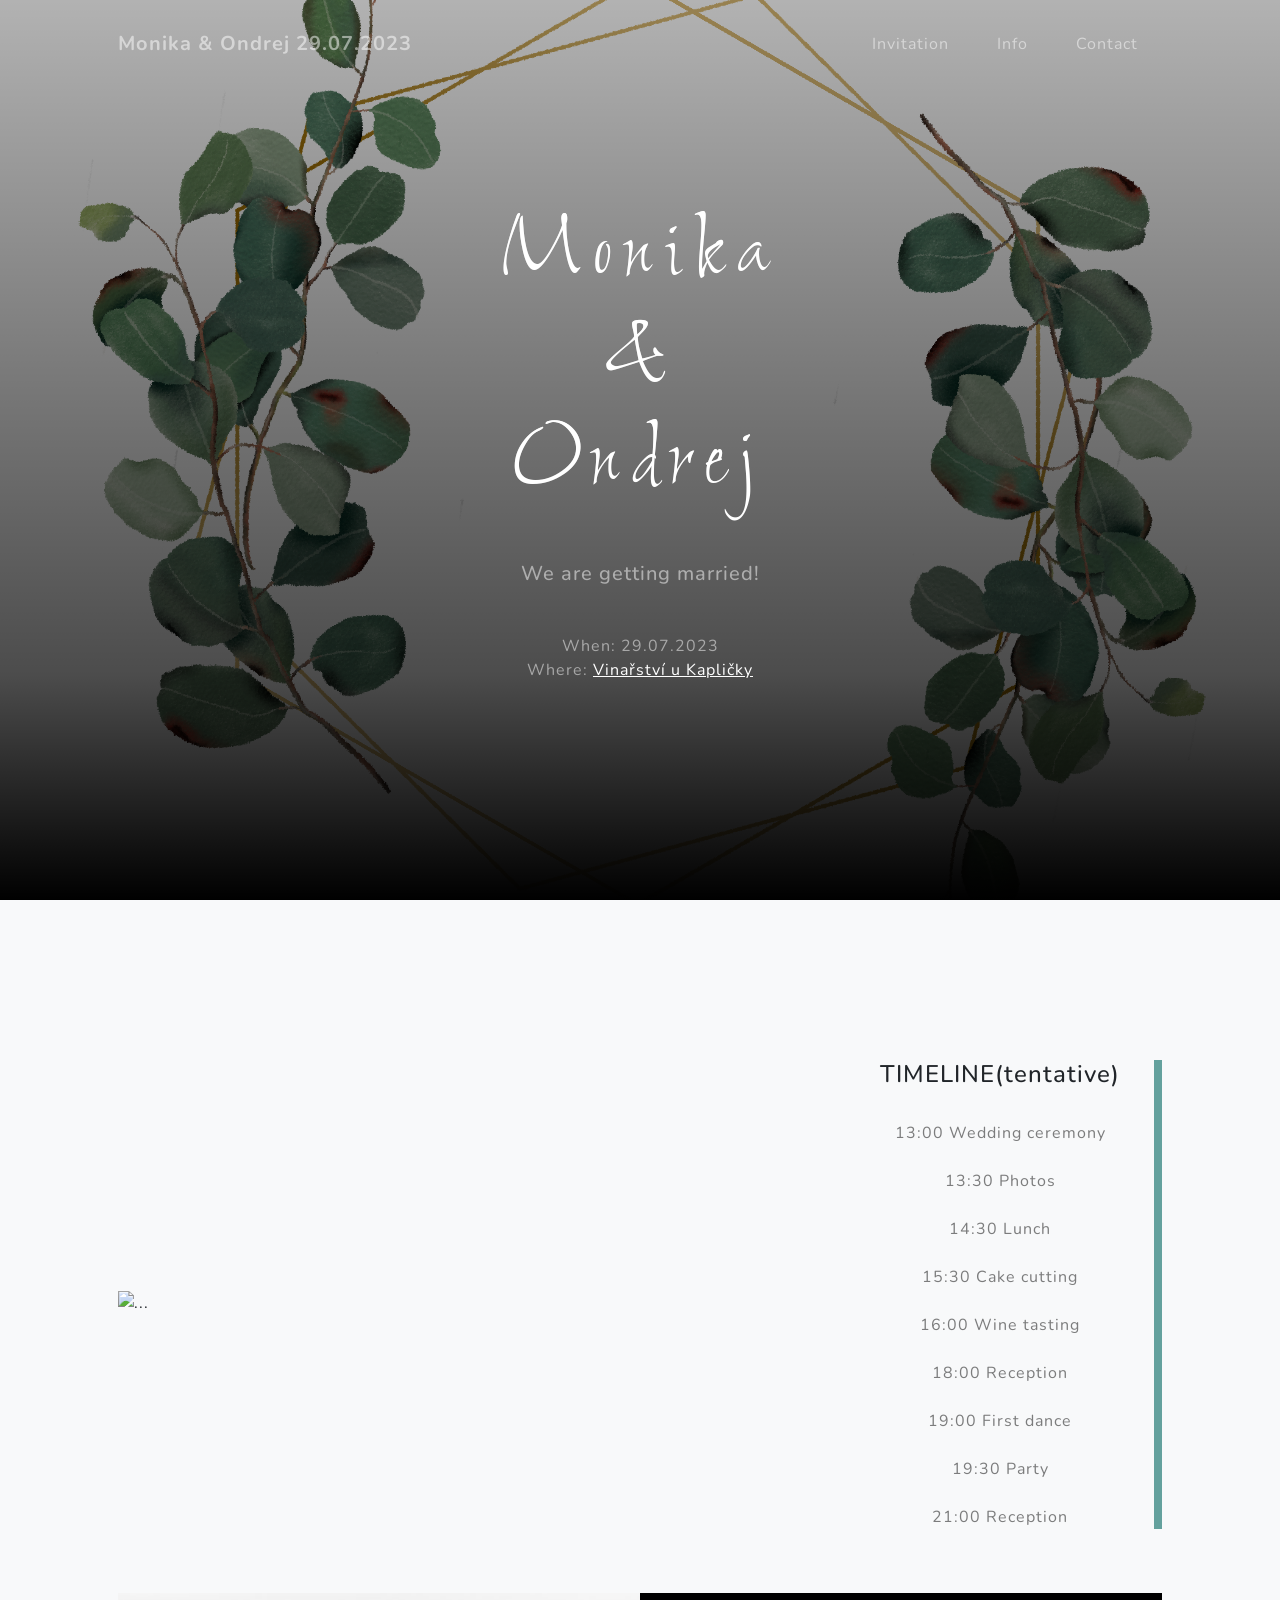
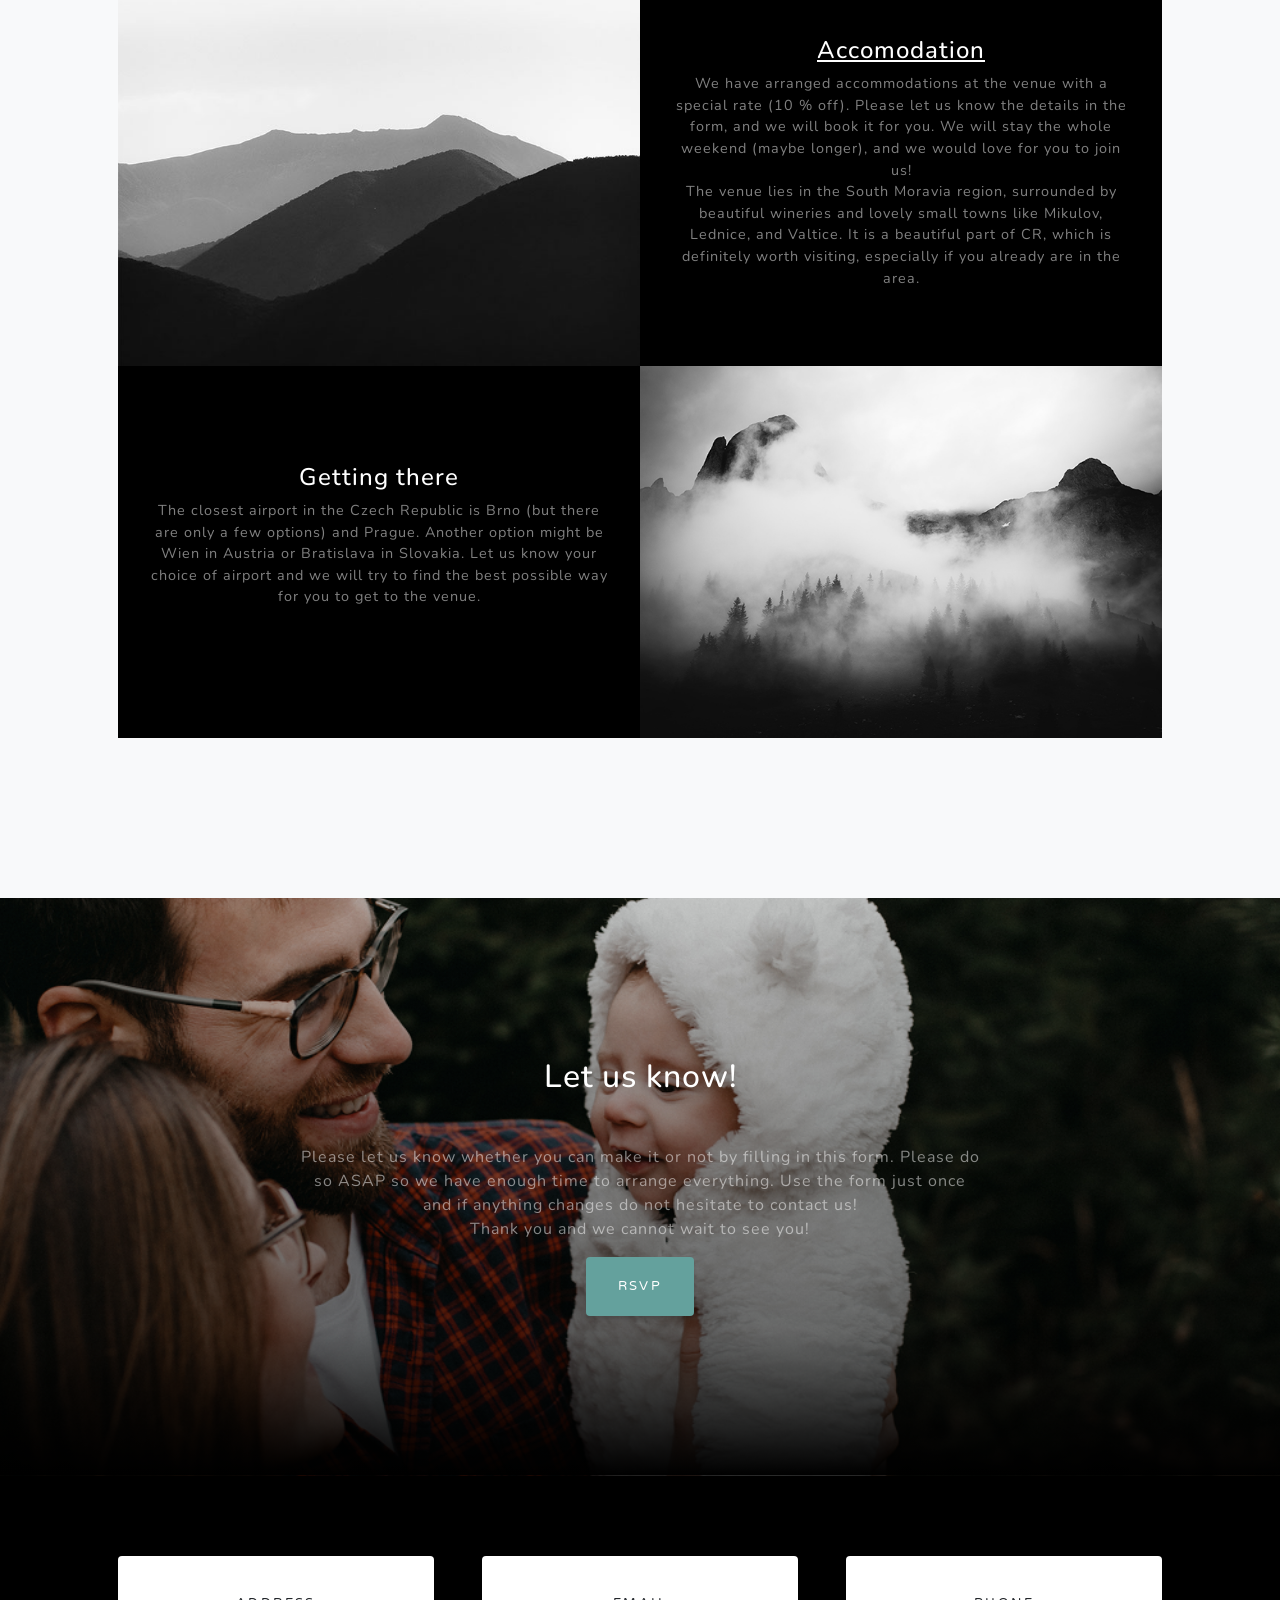
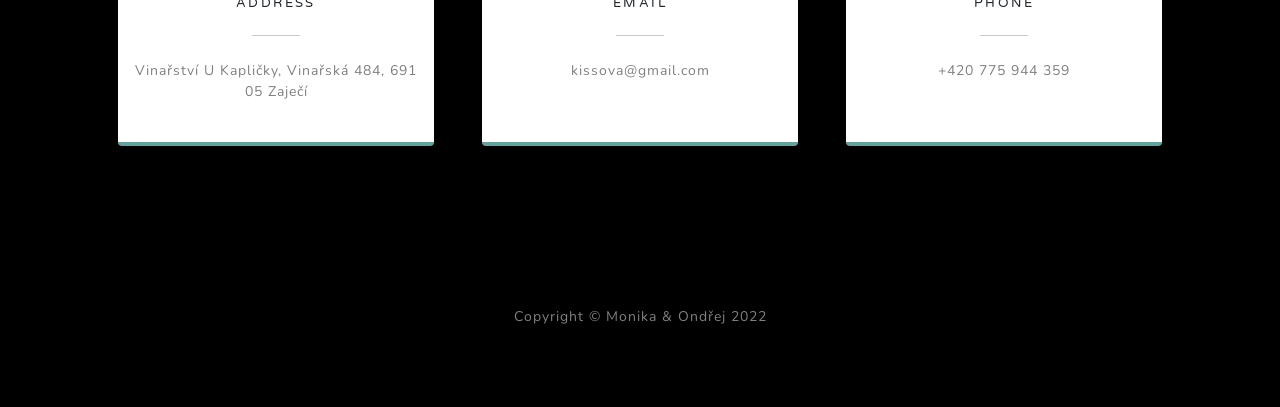
==== index.html @ c1235195 "Update index.html" ====
<!DOCTYPE html>
<html lang="en">
<head>
    <meta charset="utf-8" />
    <meta name="viewport" content="width=device-width, initial-scale=1, shrink-to-fit=no" />
    <meta name="description" content="" />
    <meta name="author" content="" />
    <meta name="format-detection" content="telephone=no">
    <title>Monika & Ondrej</title>
    <link rel="icon" type="image/x-icon" href="assets/favicon.ico" />
    <!-- Font Awesome icons (free version)-->
    <script src="https://use.fontawesome.com/releases/v6.1.0/js/all.js" crossorigin="anonymous"></script>
    <!-- Google fonts-->
    <link rel="preconnect" href="https://fonts.googleapis.com">
    <link rel="preconnect" href="https://fonts.gstatic.com" crossorigin>
    <link href="https://fonts.googleapis.com/css2?family=Shalimar&display=swap" rel="stylesheet">
    <link href="https://fonts.googleapis.com/css?family=Varela+Round" rel="stylesheet" />
    <link href="https://fonts.googleapis.com/css?family=Nunito:200,200i,300,300i,400,400i,600,600i,700,700i,800,800i,900,900i" rel="stylesheet" />
    <!-- Core theme CSS (includes Bootstrap)-->
    <link href="css/styles.css" rel="stylesheet" />
</head>
<body id="page-top">
<!-- Navigation-->
<nav class="navbar navbar-expand-lg navbar-light fixed-top" id="mainNav">
    <div class="container px-4 px-lg-5">
        <a class="navbar-brand" href="#page-top">Monika & Ondrej 29.07.2023</a>
        <button class="navbar-toggler navbar-toggler-right" type="button" data-bs-toggle="collapse" data-bs-target="#navbarResponsive" aria-controls="navbarResponsive" aria-expanded="false" aria-label="Toggle navigation">
            Menu
            <i class="fas fa-bars"></i>
        </button>
        <div class="collapse navbar-collapse" id="navbarResponsive">
            <ul class="navbar-nav ms-auto">
                <li class="nav-item"><a class="nav-link" href="#page-top">Invitation</a></li>
                <li class="nav-item"><a class="nav-link" href="#projects detail">Info</a></li>
                <li class="nav-item"><a class="nav-link" href="#signup">Contact</a></li>
            </ul>
        </div>
    </div>
</nav>
<!-- Masthead-->
<header class="masthead">
    <div class="container px-4 px-lg-5 d-flex h-100 align-items-center justify-content-center">
        <div class="d-flex justify-content-center">
            <div class="text-center">
                <h1 class="mx-auto my-0 cursive">Monika</h1> <h1 class="mx-auto my-0 text-uppercase">&</h1>
                <h1 class="mx-auto my-0">Ondrej</h1>
                <h2 class="text-white-50 mx-auto mt-2 mb-5"></h2>
                <h2 class="text-white-50 mx-auto mt-2 mb-5"></h2>
                <h2 class="text-white-50 mx-auto mt-2 mb-5">We are getting married!</h2>
                <p class="text-white-50">
                                        When: 29.07.2023 <br> Where: <a href="https://vinarstviukaplicky.cz/en/homepage/">Vinařství u Kapličky</a>

                </p>
            </div>

        </div>
    </div>
</header>
<!-- About-->

<!-- Projects-->
<section class="projects-section bg-light" id="projects">
    <div class="container px-4 px-lg-5">
        <!-- Featured Project Row-->
        <div class="row gx-0 mb-4 mb-lg-5 align-items-center">
            <div class="col-xl-8 col-lg-7"><img class="img-fluid mb-3 mb-lg-0" src="assets/img/bg-masthead.jpg" alt="..." /></div>
            <div class="col-xl-4 col-lg-5">
                <div class="featured-text text-center text-lg-left">
                                                       <section class="projects-details-section bg-light" id="projects detail">
                    <h4>TIMELINE(tentative)</h4>
                    <br>
                    <p class="text-black-50 mb-0">13:00 Wedding ceremony <br>
                        <br>
                        13:30 Photos <br>
                        <br>
                        14:30 Lunch <br>
                        <br>
                        15:30 Cake cutting <br>
                        <br>
                        16:00 Wine tasting <br>
                        <br>
                        18:00 Reception <br>
                        <br>
                        19:00 First dance<br>
                        <br>
                        19:30 Party <br>
                        <br>
                        21:00 Reception <br>
                    </p>
                    </section>
                </div>
            </div>
        </div>
        <!-- Project One Row-->
        <div class="row gx-0 mb-5 mb-lg-0 justify-content-center">
            <div class="col-lg-6"><img class="img-fluid" src="assets/img/demo-image-01.jpg" alt="..." /></div>
            <div class="col-lg-6">
                <div class="bg-black text-center h-100 project">
                    <div class="d-flex h-100">
                        <div class="project-text w-100 my-auto text-center text-lg-left">
                            <h4 class="text-white"><a href="https://vinarstviukaplicky.cz/">Accomodation</a></h4>
                            <p class="mb-0 text-white-50">We have arranged accommodations at the venue with a special rate (10 % off). Please let us know the details in the form, and we will book it for you. We will stay the whole weekend (maybe longer), and we would love for you to join us! <br>The venue lies in the South Moravia region, surrounded by beautiful wineries and lovely small towns like Mikulov, Lednice, and Valtice. It is a beautiful part of CR, which is definitely worth visiting, especially if you already are in the area.  </p>
                            <hr class="d-none d-lg-block mb-0 ms-0" />
                        </div>
                    </div>
                </div>
            </div>
        </div>
        <!-- Project Two Row-->
        <div class="row gx-0 justify-content-center">
            <div class="col-lg-6"><img class="img-fluid" src="assets/img/demo-image-02.jpg" alt="..." /></div>
            <div class="col-lg-6 order-lg-first">
                <div class="bg-black text-center h-100 project">
                    <div class="d-flex h-100">
                        <div class="project-text w-100 my-auto text-center text-lg-right">
                            <h4 class="text-white">Getting there</h4>
                            <p class="mb-0 text-white-50">The closest airport in the Czech Republic is Brno (but there are only a few options) and Prague. Another option might be Wien in Austria or Bratislava in Slovakia. 
Let us know your choice of airport and we will try to find the best possible way for you to get to the venue.  </p>
                            <hr class="d-none d-lg-block mb-0 me-0" />
                        </div>
                    </div>
                </div>
            </div>
        </div>
    </div>
</section>
<!-- Signup-->
<section class="signup-section" id="signup">
    <div class="container px-4 px-lg-5">
        <div class="row gx-4 gx-lg-5">
            <div class="col-md-10 col-lg-8 mx-auto text-center">
                <h2 class="text-white mb-5">Let us know!</h2>
                <p class="mb-0 text-white-50">Please let us know whether you can make it or not by filling in this form. Please do so ASAP so we have enough time to arrange everything. Use the form just once and if anything changes do not hesitate to contact us! <br>Thank you and we cannot wait to see you!   </p>
                    <div class="row input-group-newsletter">
                        <div class="col">
                            <a href="https://my.forms.app/form/62ca903680d98e4f7020189b" class="btn btn-primary ">RSVP</a>
                            </div>
                    </div>
            </div>
        </div>
    </div>
</section>
<!-- Contact-->
<section class="contact-section bg-black">
    <div class="container px-4 px-lg-5">
        <div class="row gx-4 gx-lg-5">
            <div class="col-md-4 mb-3 mb-md-0">
                <div class="card py-4 h-100">
                    <div class="card-body text-center">
                        <i class="fas fa-map-marked-alt text-primary mb-2"></i>
                        <h4 class="text-uppercase m-0">Address</h4>
                        <hr class="my-4 mx-auto" />
                        <div class="small text-black-50">Vinařství U Kapličky, Vinařská 484, 691 05 Zaječí</div>
                    </div>
                </div>
            </div>
            <div class="col-md-4 mb-3 mb-md-0">
                <div class="card py-4 h-100">
                    <div class="card-body text-center">
                        <i class="fas fa-envelope text-primary mb-2"></i>
                        <h4 class="text-uppercase m-0">Email</h4>
                        <hr class="my-4 mx-auto" />
                        <div class="small text-black-50">kissova@gmail.com</div>
                    </div>
                </div>
            </div>
            <div class="col-md-4 mb-3 mb-md-0">
                <div class="card py-4 h-100">
                    <div class="card-body text-center">
                        <i class="fas fa-mobile-alt text-primary mb-2"></i>
                        <h4 class="text-uppercase m-0">Phone</h4>
                        <hr class="my-4 mx-auto" />
                        <div class="small text-black-50">+420 775 944 359</div>
                    </div>
                </div>
            </div>
        </div>
        <div class="social d-flex justify-content-center">
        </div>
    </div>
</section>
<!-- Footer-->
<footer class="footer bg-black small text-center text-white-50"><div class="container px-4 px-lg-5">Copyright &copy; Monika & Ondřej 2022</div></footer>
<!-- Bootstrap core JS-->
<script src="https://cdn.jsdelivr.net/npm/bootstrap@5.1.3/dist/js/bootstrap.bundle.min.js"></script>
<!-- Core theme JS-->
<script src="js/scripts.js"></script>
<!-- * * * * * * * * * * * * * * * * * * * * * * * * * * * * * * * * * * * * * * * *-->
<!-- * *                               SB Forms JS                               * *-->
<!-- * * Activate your form at https://startbootstrap.com/solution/contact-forms * *-->
<!-- * * * * * * * * * * * * * * * * * * * * * * * * * * * * * * * * * * * * * * * *-->
<script src="https://cdn.startbootstrap.com/sb-forms-latest.js"></script>
</body>
</html>
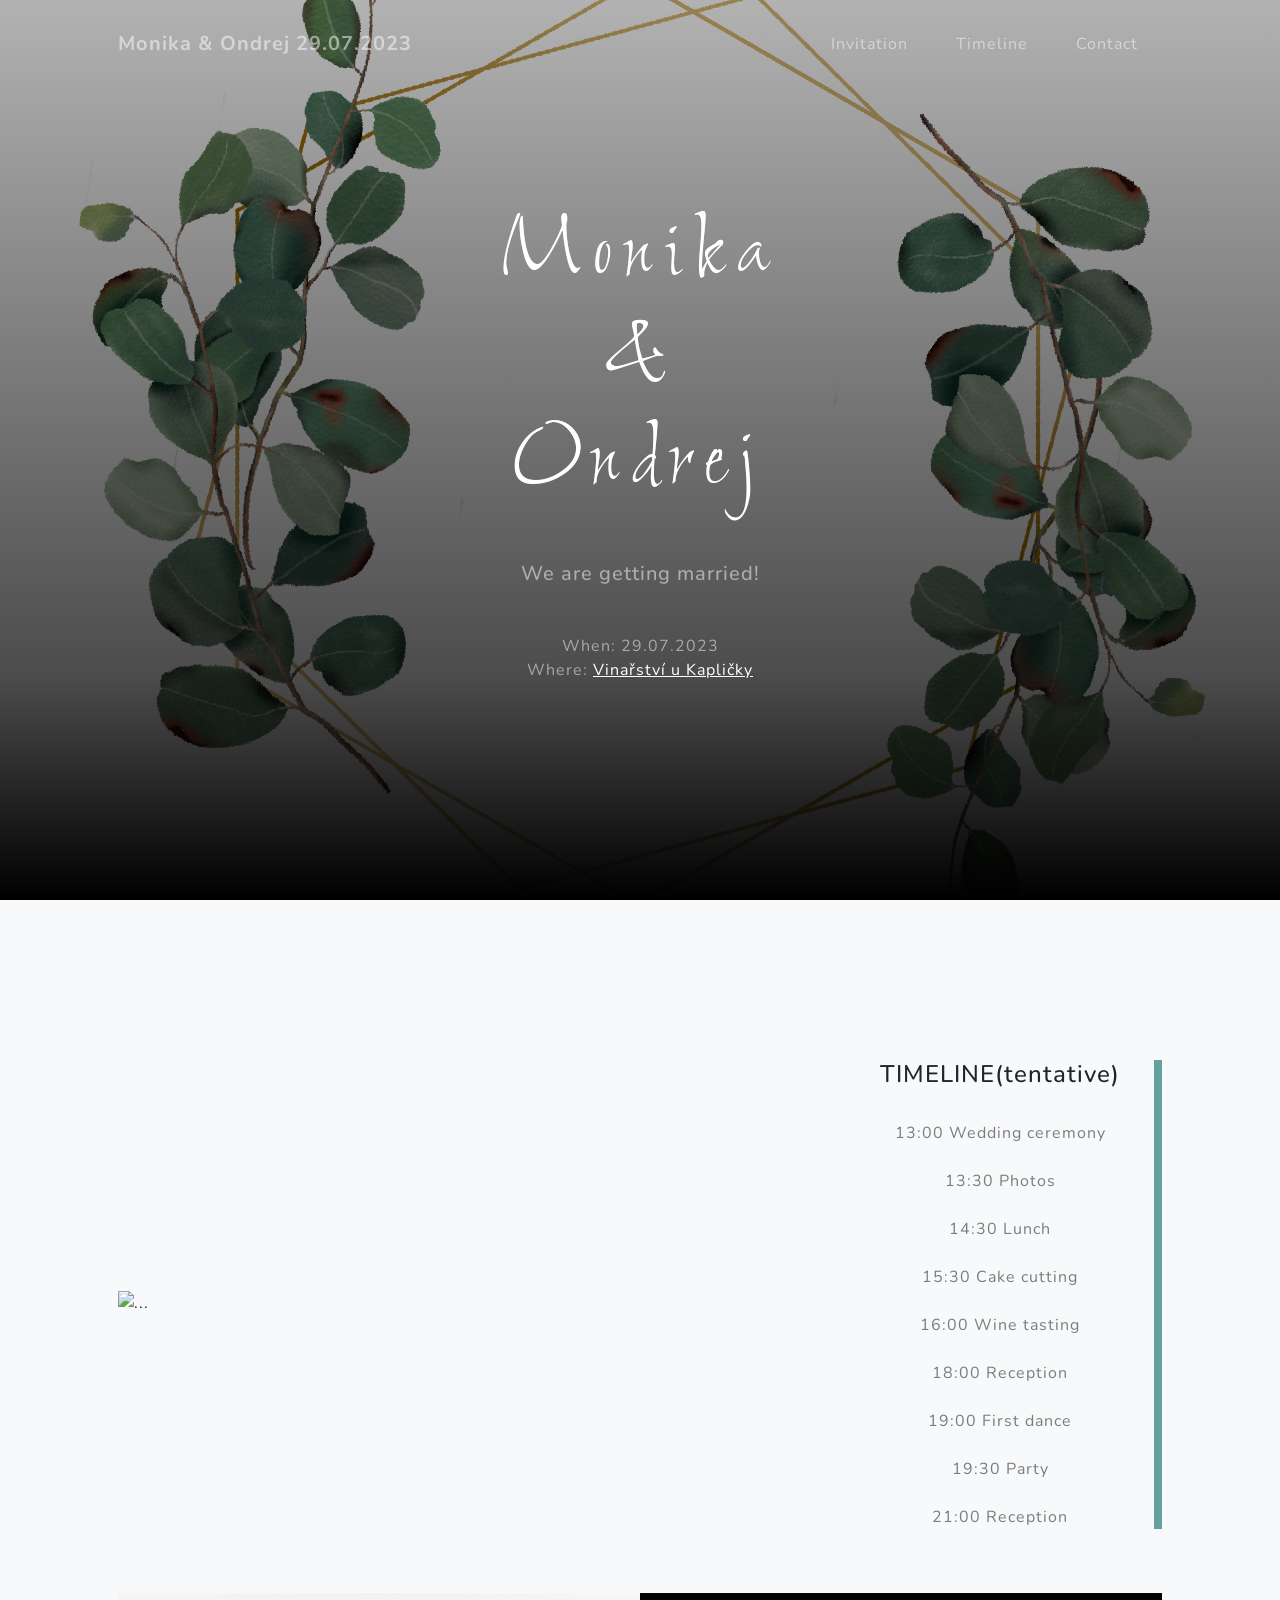
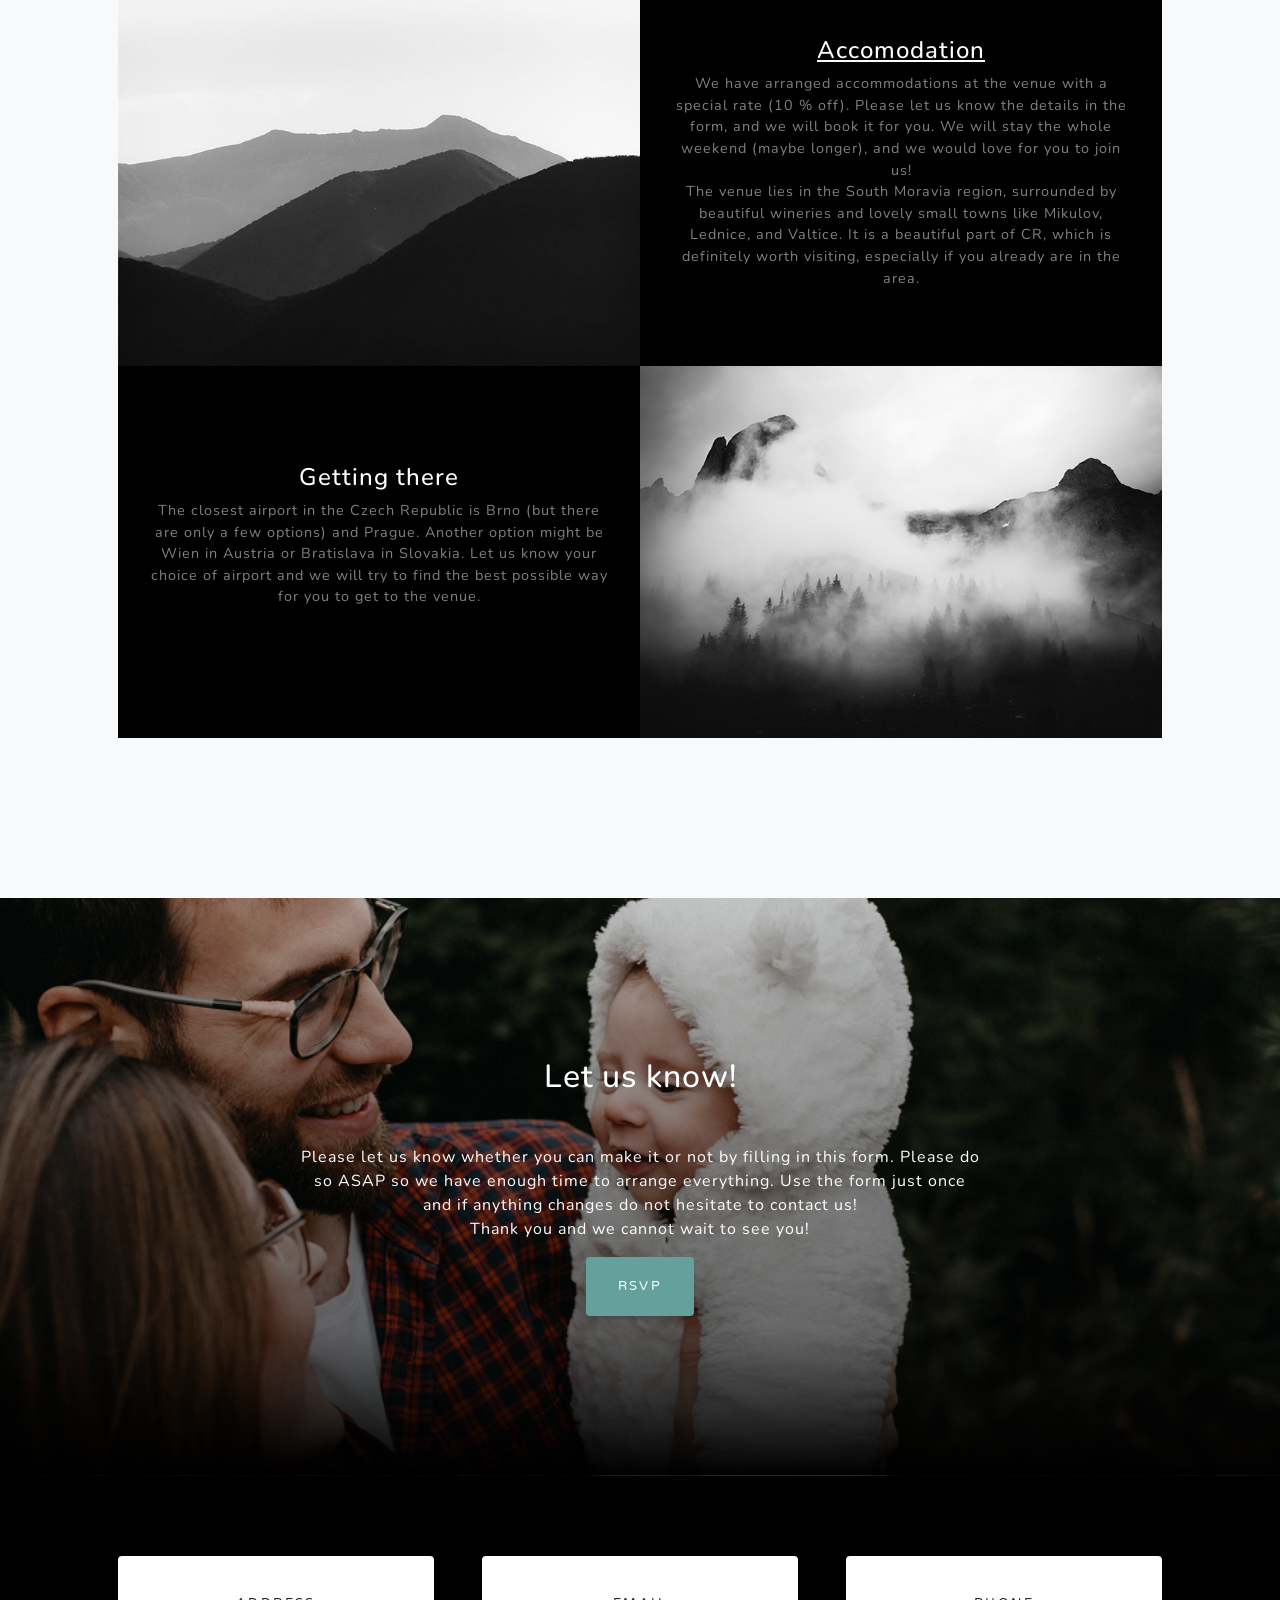
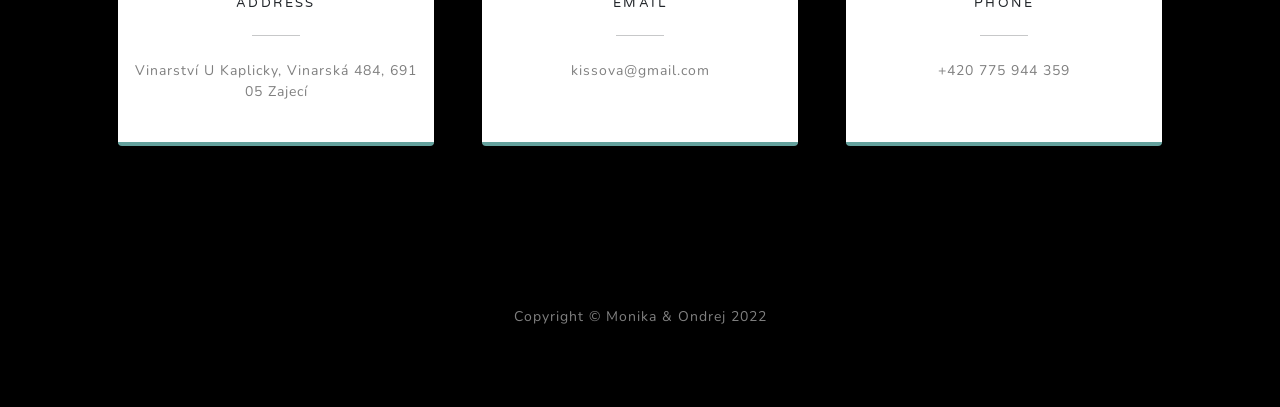
==== commit 0afa0eba: "Update index.html" ====
--- a/index.html
+++ b/index.html
@@ -31,7 +31,7 @@
         <div class="collapse navbar-collapse" id="navbarResponsive">
             <ul class="navbar-nav ms-auto">
                 <li class="nav-item"><a class="nav-link" href="#page-top">Invitation</a></li>
-                <li class="nav-item"><a class="nav-link" href="#projects detail">Info</a></li>
+                <li class="nav-item"><a class="nav-link" href="#projects detail">Timeline</a></li>
                 <li class="nav-item"><a class="nav-link" href="#signup">Contact</a></li>
             </ul>
         </div>
@@ -98,7 +98,7 @@
                 <div class="bg-black text-center h-100 project">
                     <div class="d-flex h-100">
                         <div class="project-text w-100 my-auto text-center text-lg-left">
-                            <h4 class="text-white"><a href="https://vinarstviukaplicky.cz/">Accomodation</a></h4>
+                            <h4 class="text-white"><a href="https://vinarstviukaplicky.cz/en/accommodation-vinarstvi-u-kaplicky/">Accomodation</a></h4>
                             <p class="mb-0 text-white-50">We have arranged accommodations at the venue with a special rate (10 % off). Please let us know the details in the form, and we will book it for you. We will stay the whole weekend (maybe longer), and we would love for you to join us! <br>The venue lies in the South Moravia region, surrounded by beautiful wineries and lovely small towns like Mikulov, Lednice, and Valtice. It is a beautiful part of CR, which is definitely worth visiting, especially if you already are in the area.  </p>
                             <hr class="d-none d-lg-block mb-0 ms-0" />
                         </div>
@@ -130,7 +130,7 @@
         <div class="row gx-4 gx-lg-5">
             <div class="col-md-10 col-lg-8 mx-auto text-center">
                 <h2 class="text-white mb-5">Let us know!</h2>
-                <p class="mb-0 text-white-50">Please let us know whether you can make it or not by filling in this form. Please do so ASAP so we have enough time to arrange everything. Use the form just once and if anything changes do not hesitate to contact us! <br>Thank you and we cannot wait to see you!   </p>
+                <p class="mb-0 text-white-51">Please let us know whether you can make it or not by filling in this form. Please do so ASAP so we have enough time to arrange everything. Use the form just once and if anything changes do not hesitate to contact us! <br>Thank you and we cannot wait to see you!   </p>
                     <div class="row input-group-newsletter">
                         <div class="col">
                             <a href="https://my.forms.app/form/62ca903680d98e4f7020189b" class="btn btn-primary ">RSVP</a>
@@ -150,7 +150,7 @@
                         <i class="fas fa-map-marked-alt text-primary mb-2"></i>
                         <h4 class="text-uppercase m-0">Address</h4>
                         <hr class="my-4 mx-auto" />
-                        <div class="small text-black-50">Vinařství U Kapličky, Vinařská 484, 691 05 Zaječí</div>
+                        <div class="small text-black-50">Vinarství U Kaplicky, Vinarská 484, 691 05 Zajecí</div>
                     </div>
                 </div>
             </div>
@@ -180,7 +180,7 @@
     </div>
 </section>
 <!-- Footer-->
-<footer class="footer bg-black small text-center text-white-50"><div class="container px-4 px-lg-5">Copyright &copy; Monika & Ondřej 2022</div></footer>
+<footer class="footer bg-black small text-center text-white-50"><div class="container px-4 px-lg-5">Copyright &copy; Monika & Ondrej 2022</div></footer>
 <!-- Bootstrap core JS-->
 <script src="https://cdn.jsdelivr.net/npm/bootstrap@5.1.3/dist/js/bootstrap.bundle.min.js"></script>
 <!-- Core theme JS-->
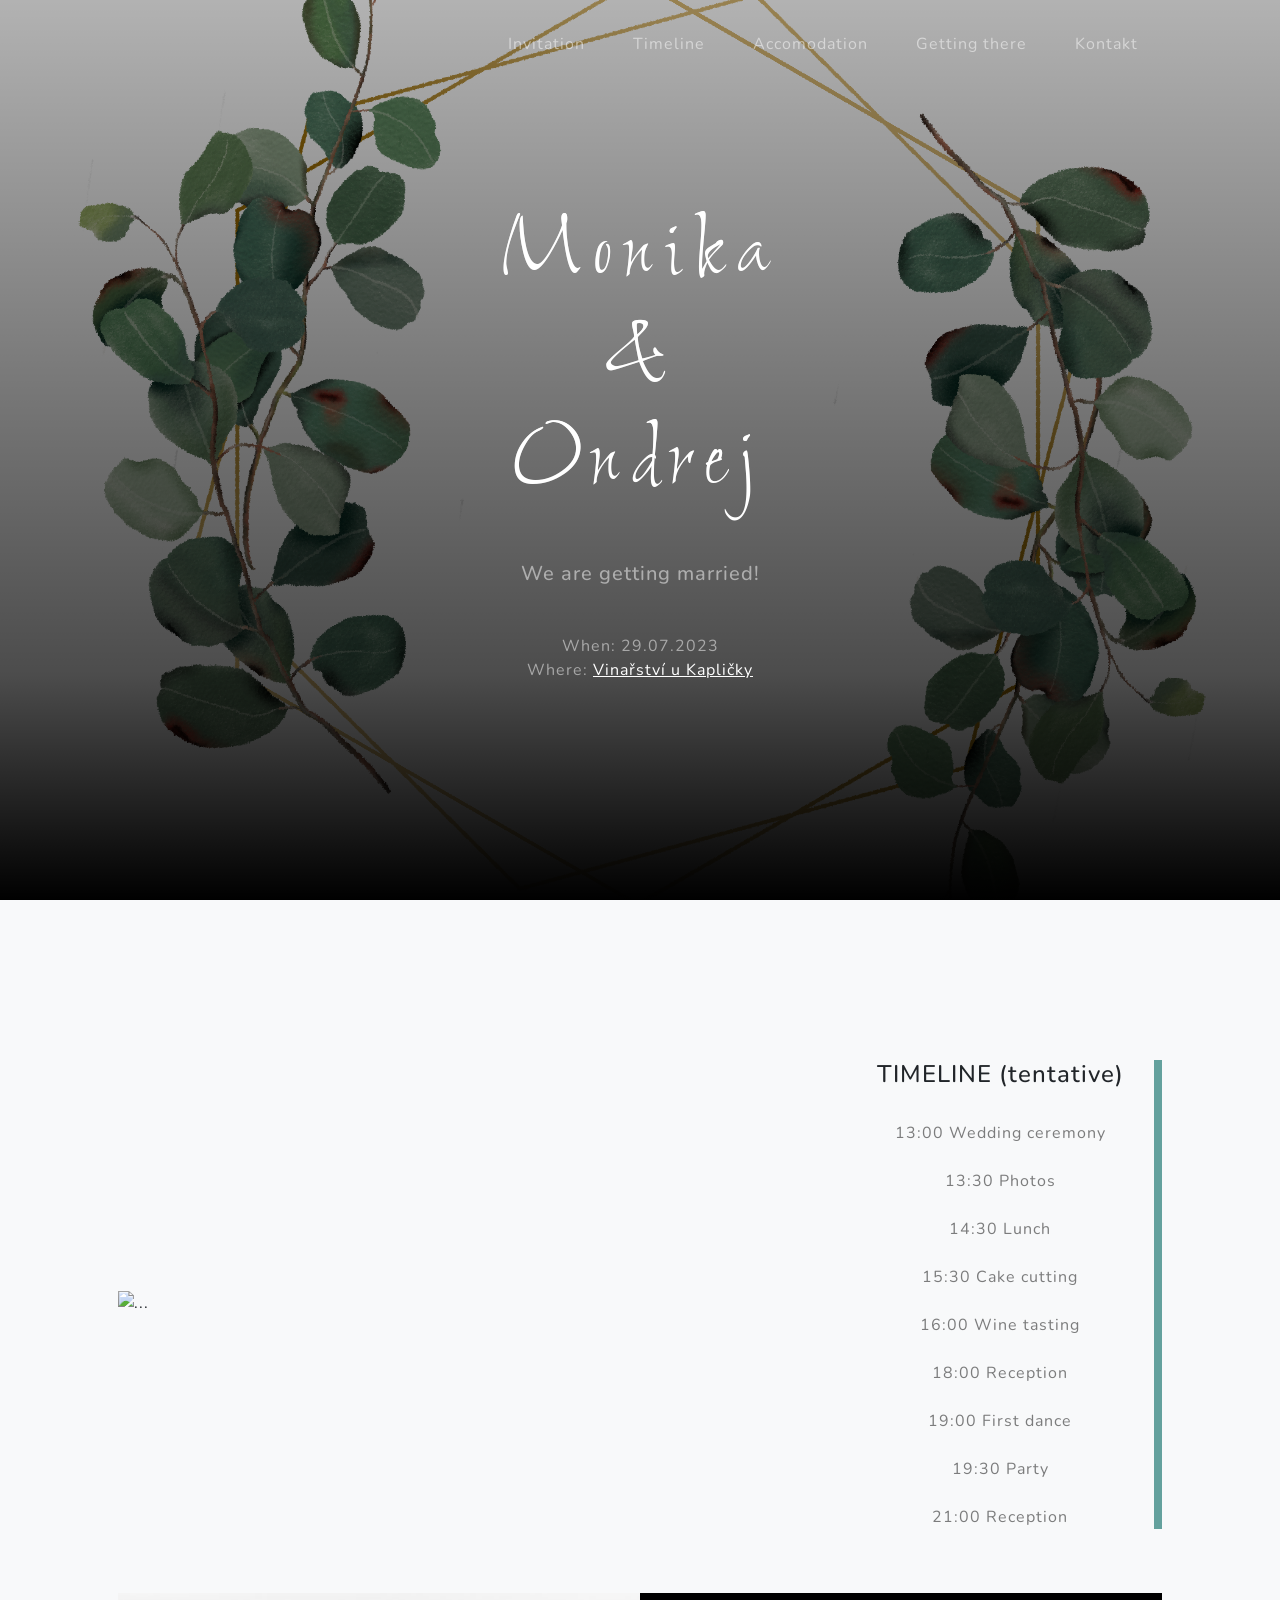
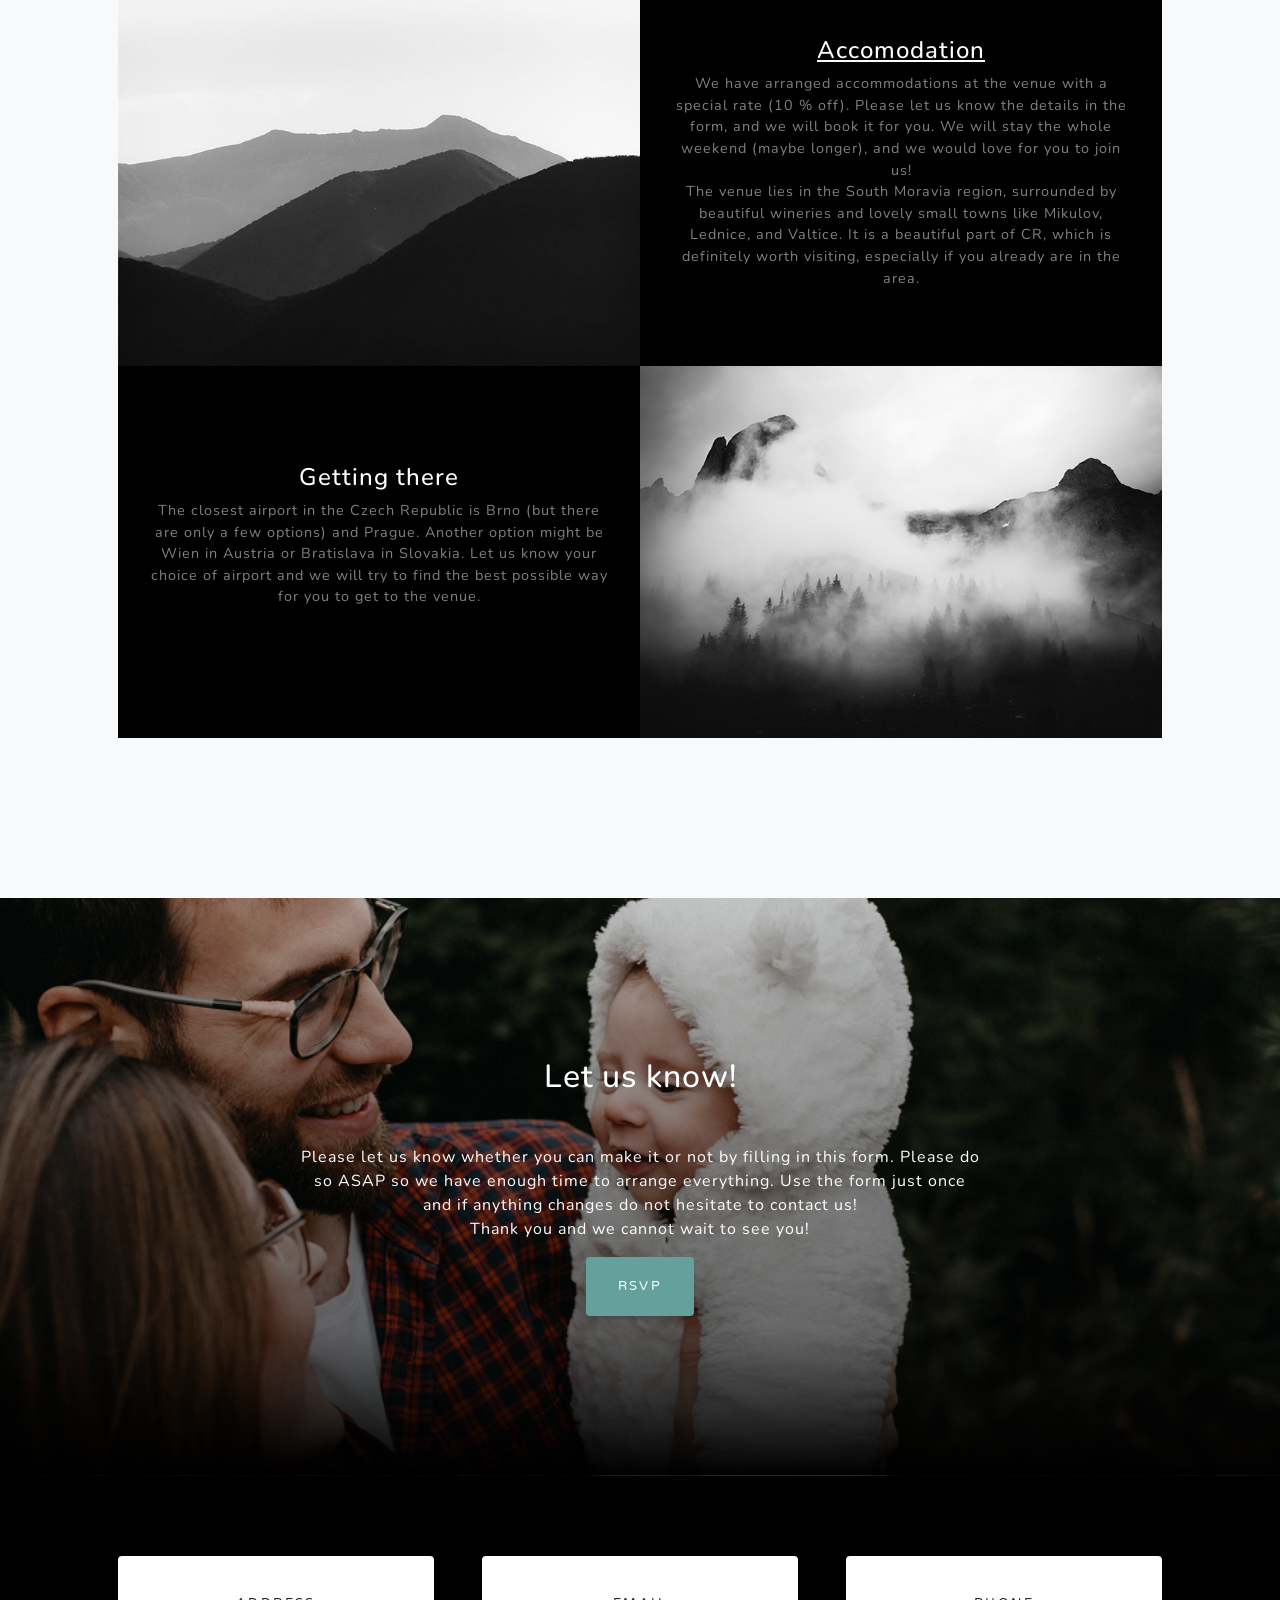
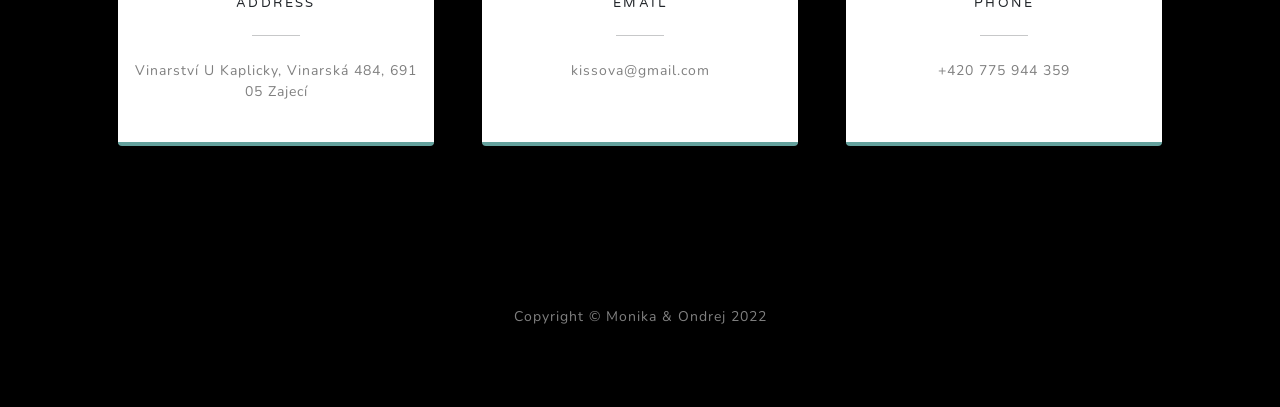
==== commit 715b0846: "Update index.html" ====
--- a/index.html
+++ b/index.html
@@ -23,7 +23,6 @@
 <!-- Navigation-->
 <nav class="navbar navbar-expand-lg navbar-light fixed-top" id="mainNav">
     <div class="container px-4 px-lg-5">
-        <a class="navbar-brand" href="#page-top">Monika & Ondrej 29.07.2023</a>
         <button class="navbar-toggler navbar-toggler-right" type="button" data-bs-toggle="collapse" data-bs-target="#navbarResponsive" aria-controls="navbarResponsive" aria-expanded="false" aria-label="Toggle navigation">
             Menu
             <i class="fas fa-bars"></i>
@@ -32,7 +31,9 @@
             <ul class="navbar-nav ms-auto">
                 <li class="nav-item"><a class="nav-link" href="#page-top">Invitation</a></li>
                 <li class="nav-item"><a class="nav-link" href="#projects detail">Timeline</a></li>
-                <li class="nav-item"><a class="nav-link" href="#signup">Contact</a></li>
+                <li class="nav-item"><a class="nav-link" href="#ubytovani">Accomodation</a></li>
+                <li class="nav-item"><a class="nav-link" href="#doprava">Getting there</a></li>
+                <li class="nav-item"><a class="nav-link" href="#contact">Kontakt</a></li>
             </ul>
         </div>
     </div>
@@ -48,7 +49,7 @@
                 <h2 class="text-white-50 mx-auto mt-2 mb-5"></h2>
                 <h2 class="text-white-50 mx-auto mt-2 mb-5">We are getting married!</h2>
                 <p class="text-white-50">
-                                        When: 29.07.2023 <br> Where: <a href="https://vinarstviukaplicky.cz/en/homepage/">Vinařství u Kapličky</a>
+                                        When: 29.07.2023 <br> Where: <a href="https://vinarstviukaplicky.cz/en/homepage/ target="_blank" rel="noopener noreferrer"">Vinařství u Kapličky</a>
 
                 </p>
             </div>
@@ -67,7 +68,7 @@
             <div class="col-xl-4 col-lg-5">
                 <div class="featured-text text-center text-lg-left">
                                                        <section class="projects-details-section bg-light" id="projects detail">
-                    <h4>TIMELINE(tentative)</h4>
+                    <h4>TIMELINE (tentative)</h4>
                     <br>
                     <p class="text-black-50 mb-0">13:00 Wedding ceremony <br>
                         <br>
@@ -94,11 +95,11 @@
         <!-- Project One Row-->
         <div class="row gx-0 mb-5 mb-lg-0 justify-content-center">
             <div class="col-lg-6"><img class="img-fluid" src="assets/img/demo-image-01.jpg" alt="..." /></div>
-            <div class="col-lg-6">
+            <div class="col-lg-6" id="ubytovani">
                 <div class="bg-black text-center h-100 project">
                     <div class="d-flex h-100">
                         <div class="project-text w-100 my-auto text-center text-lg-left">
-                            <h4 class="text-white"><a href="https://vinarstviukaplicky.cz/en/accommodation-vinarstvi-u-kaplicky/">Accomodation</a></h4>
+                            <h4 class="text-white"><a href="https://vinarstviukaplicky.cz/en/accommodation-vinarstvi-u-kaplicky/" target="_blank" rel="noopener noreferrer">Accomodation</a></h4>
                             <p class="mb-0 text-white-50">We have arranged accommodations at the venue with a special rate (10 % off). Please let us know the details in the form, and we will book it for you. We will stay the whole weekend (maybe longer), and we would love for you to join us! <br>The venue lies in the South Moravia region, surrounded by beautiful wineries and lovely small towns like Mikulov, Lednice, and Valtice. It is a beautiful part of CR, which is definitely worth visiting, especially if you already are in the area.  </p>
                             <hr class="d-none d-lg-block mb-0 ms-0" />
                         </div>
@@ -111,7 +112,7 @@
             <div class="col-lg-6"><img class="img-fluid" src="assets/img/demo-image-02.jpg" alt="..." /></div>
             <div class="col-lg-6 order-lg-first">
                 <div class="bg-black text-center h-100 project">
-                    <div class="d-flex h-100">
+                    <div class="d-flex h-100" id="doprava">
                         <div class="project-text w-100 my-auto text-center text-lg-right">
                             <h4 class="text-white">Getting there</h4>
                             <p class="mb-0 text-white-50">The closest airport in the Czech Republic is Brno (but there are only a few options) and Prague. Another option might be Wien in Austria or Bratislava in Slovakia. 
@@ -133,7 +134,7 @@
                 <p class="mb-0 text-white-51">Please let us know whether you can make it or not by filling in this form. Please do so ASAP so we have enough time to arrange everything. Use the form just once and if anything changes do not hesitate to contact us! <br>Thank you and we cannot wait to see you!   </p>
                     <div class="row input-group-newsletter">
                         <div class="col">
-                            <a href="https://my.forms.app/form/62ca903680d98e4f7020189b" class="btn btn-primary ">RSVP</a>
+                            <a href="https://my.forms.app/form/62ca903680d98e4f7020189b" target="_blank" rel="noopener noreferrer" class="btn btn-primary ">RSVP</a>
                             </div>
                     </div>
             </div>
@@ -154,7 +155,7 @@
                     </div>
                 </div>
             </div>
-            <div class="col-md-4 mb-3 mb-md-0">
+            <div class="col-md-4 mb-3 mb-md-0" id="contact">
                 <div class="card py-4 h-100">
                     <div class="card-body text-center">
                         <i class="fas fa-envelope text-primary mb-2"></i>
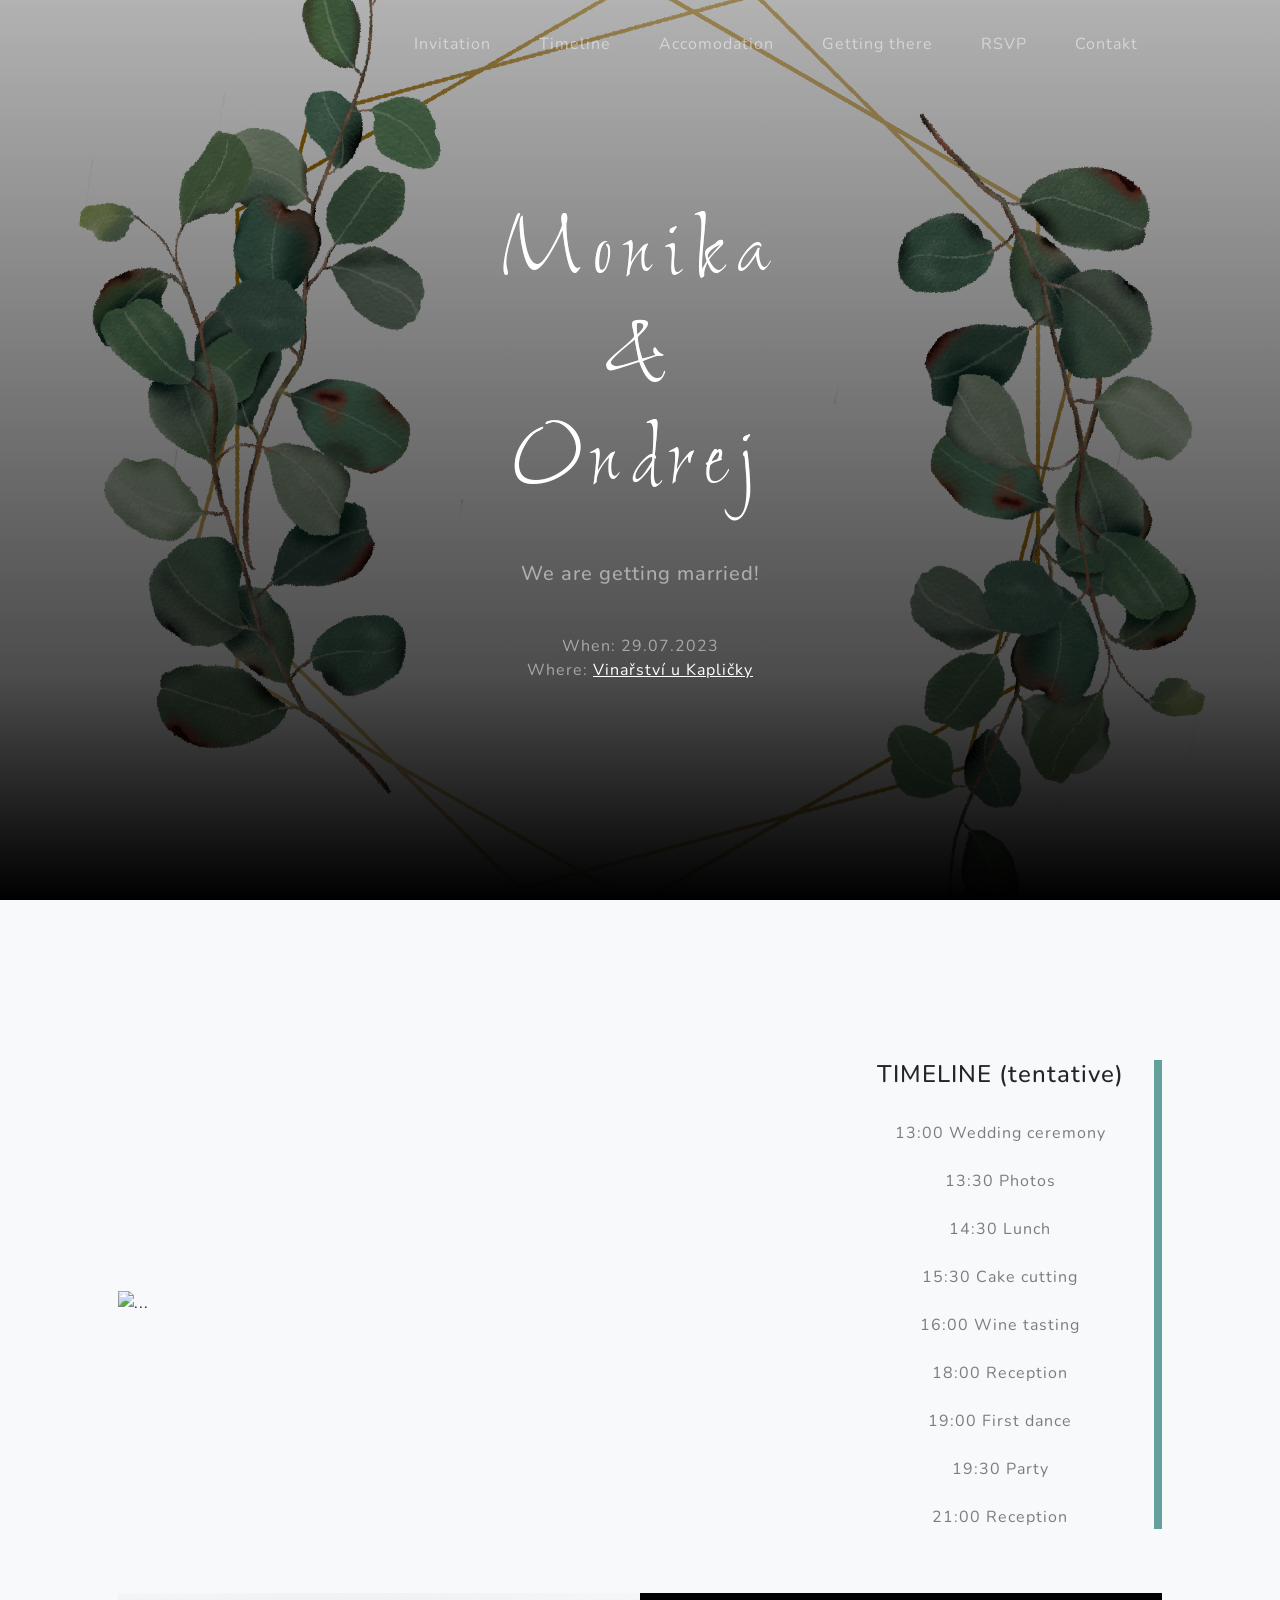
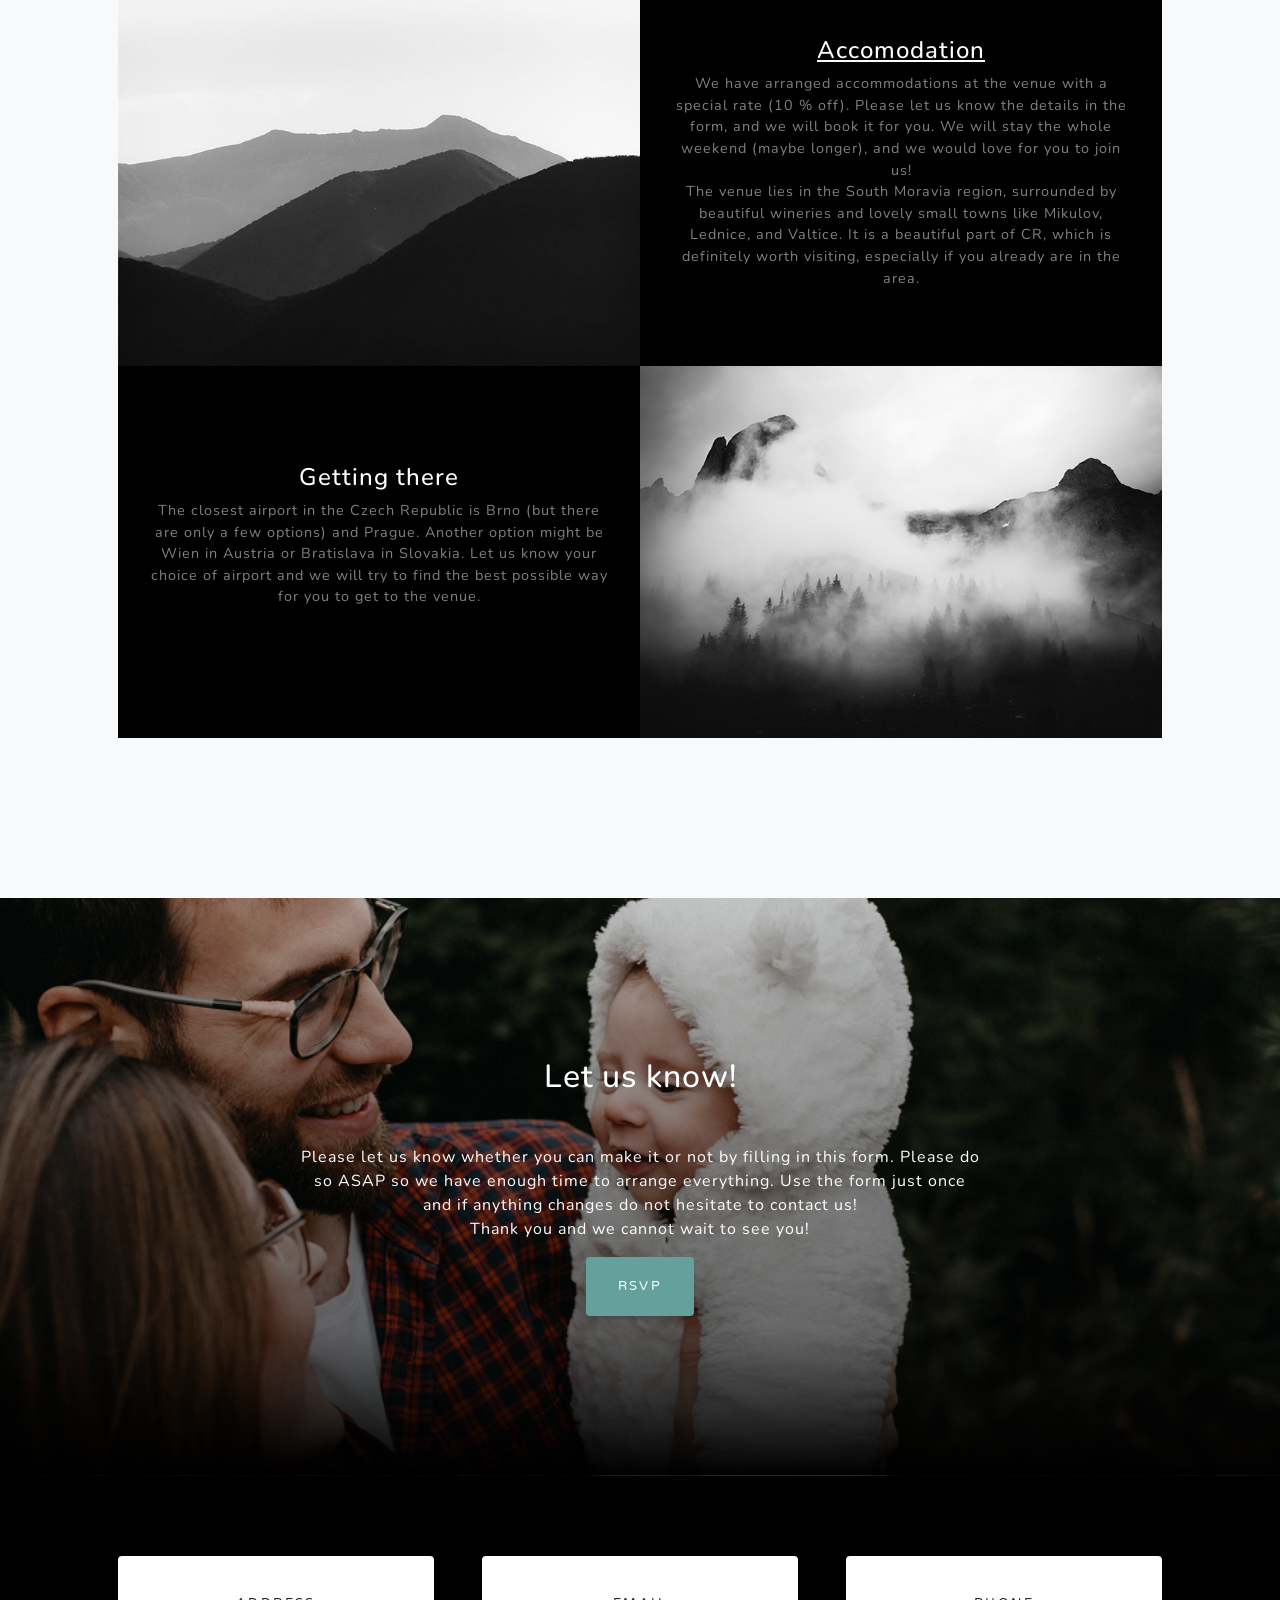
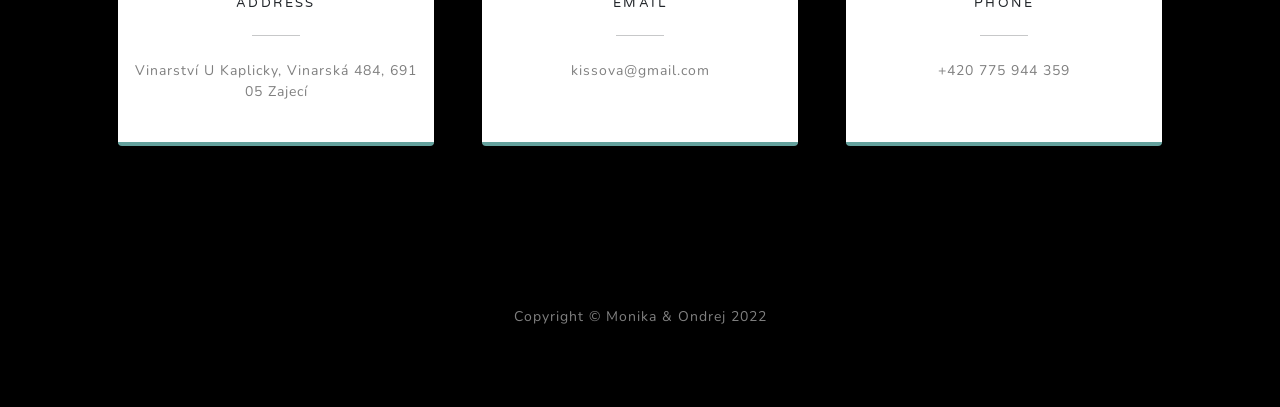
==== commit bcf65f6c: "Update index.html" ====
--- a/index.html
+++ b/index.html
@@ -33,7 +33,9 @@
                 <li class="nav-item"><a class="nav-link" href="#projects detail">Timeline</a></li>
                 <li class="nav-item"><a class="nav-link" href="#ubytovani">Accomodation</a></li>
                 <li class="nav-item"><a class="nav-link" href="#doprava">Getting there</a></li>
-                <li class="nav-item"><a class="nav-link" href="#contact">Kontakt</a></li>
+                <li class="nav-item"><a class="nav-link" href="#RSVP">RSVP</a></li>
+                <li class="nav-item"><a class="nav-link" href="#contact">Contakt</a></li>
+
             </ul>
         </div>
     </div>
@@ -130,7 +132,7 @@
     <div class="container px-4 px-lg-5">
         <div class="row gx-4 gx-lg-5">
             <div class="col-md-10 col-lg-8 mx-auto text-center">
-                <h2 class="text-white mb-5">Let us know!</h2>
+                <h2 class="text-white mb-5" id="RSVP">Let us know!</h2>
                 <p class="mb-0 text-white-51">Please let us know whether you can make it or not by filling in this form. Please do so ASAP so we have enough time to arrange everything. Use the form just once and if anything changes do not hesitate to contact us! <br>Thank you and we cannot wait to see you!   </p>
                     <div class="row input-group-newsletter">
                         <div class="col">
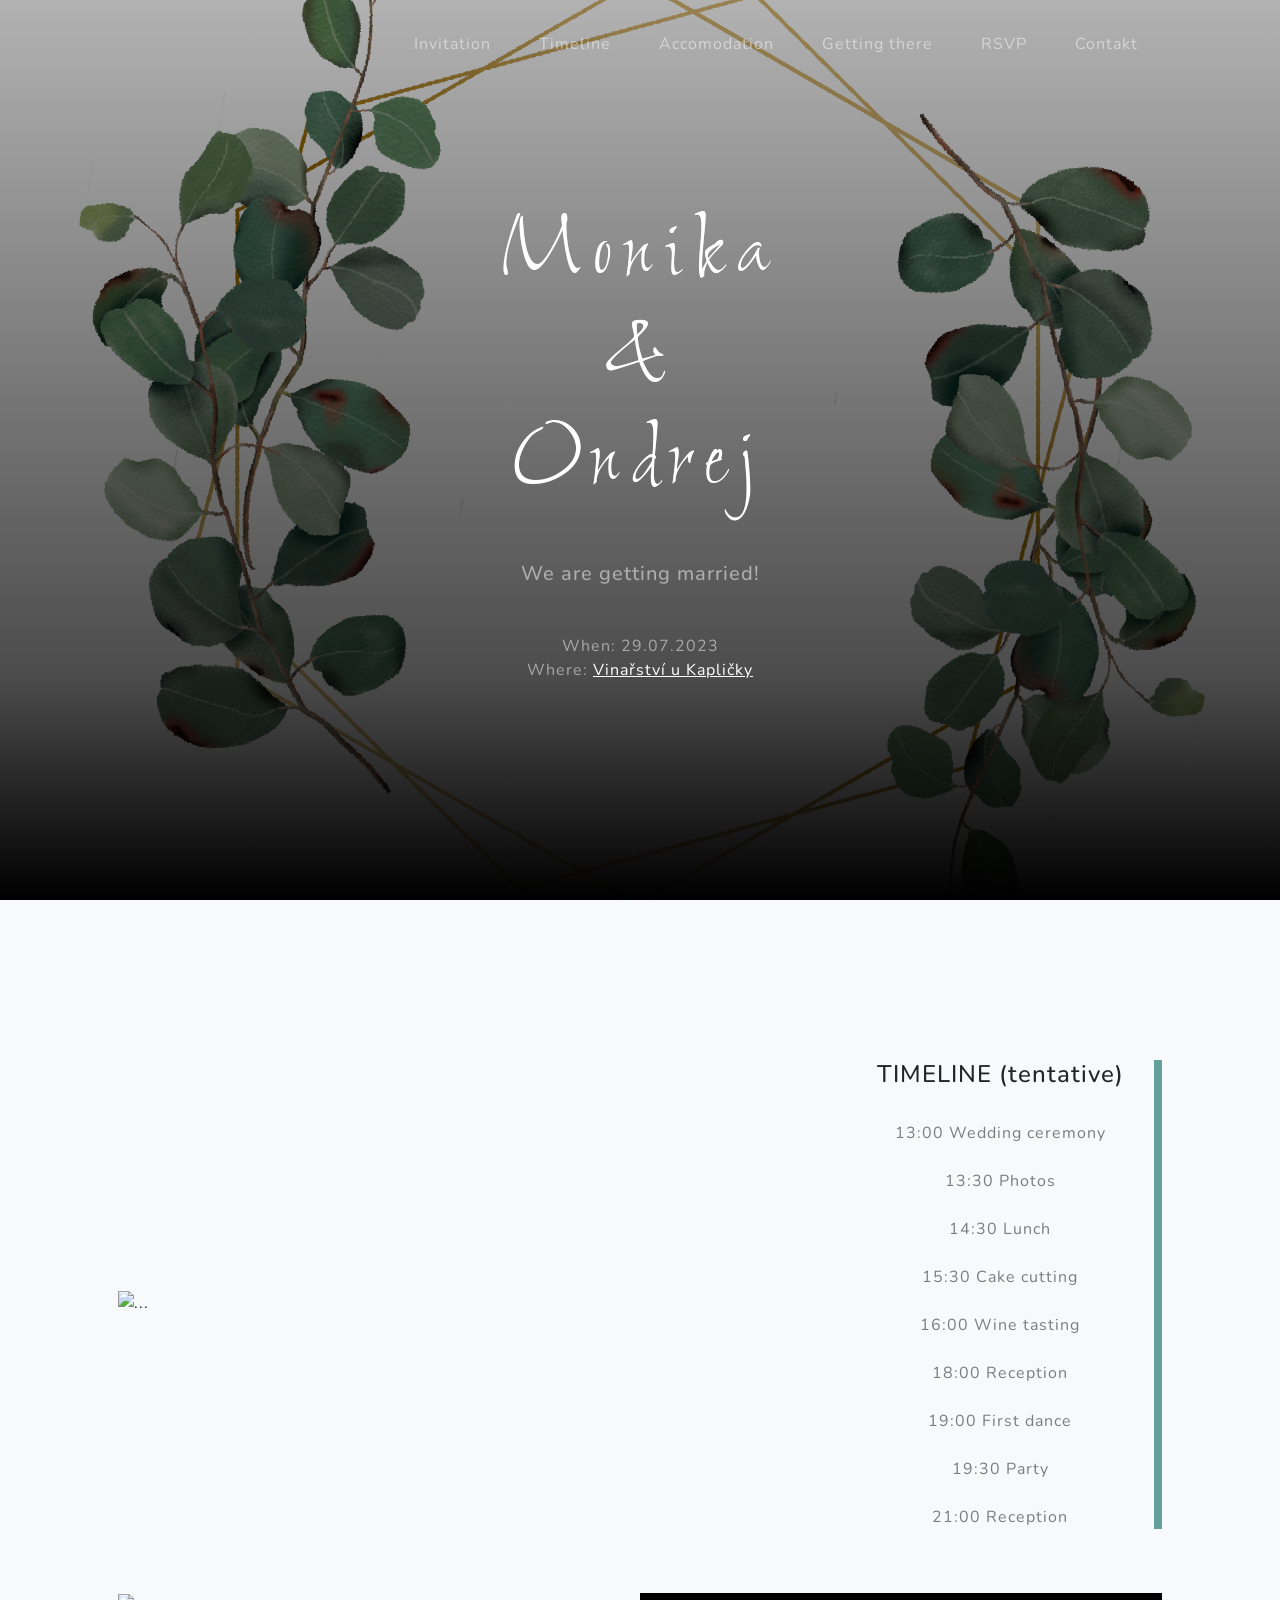
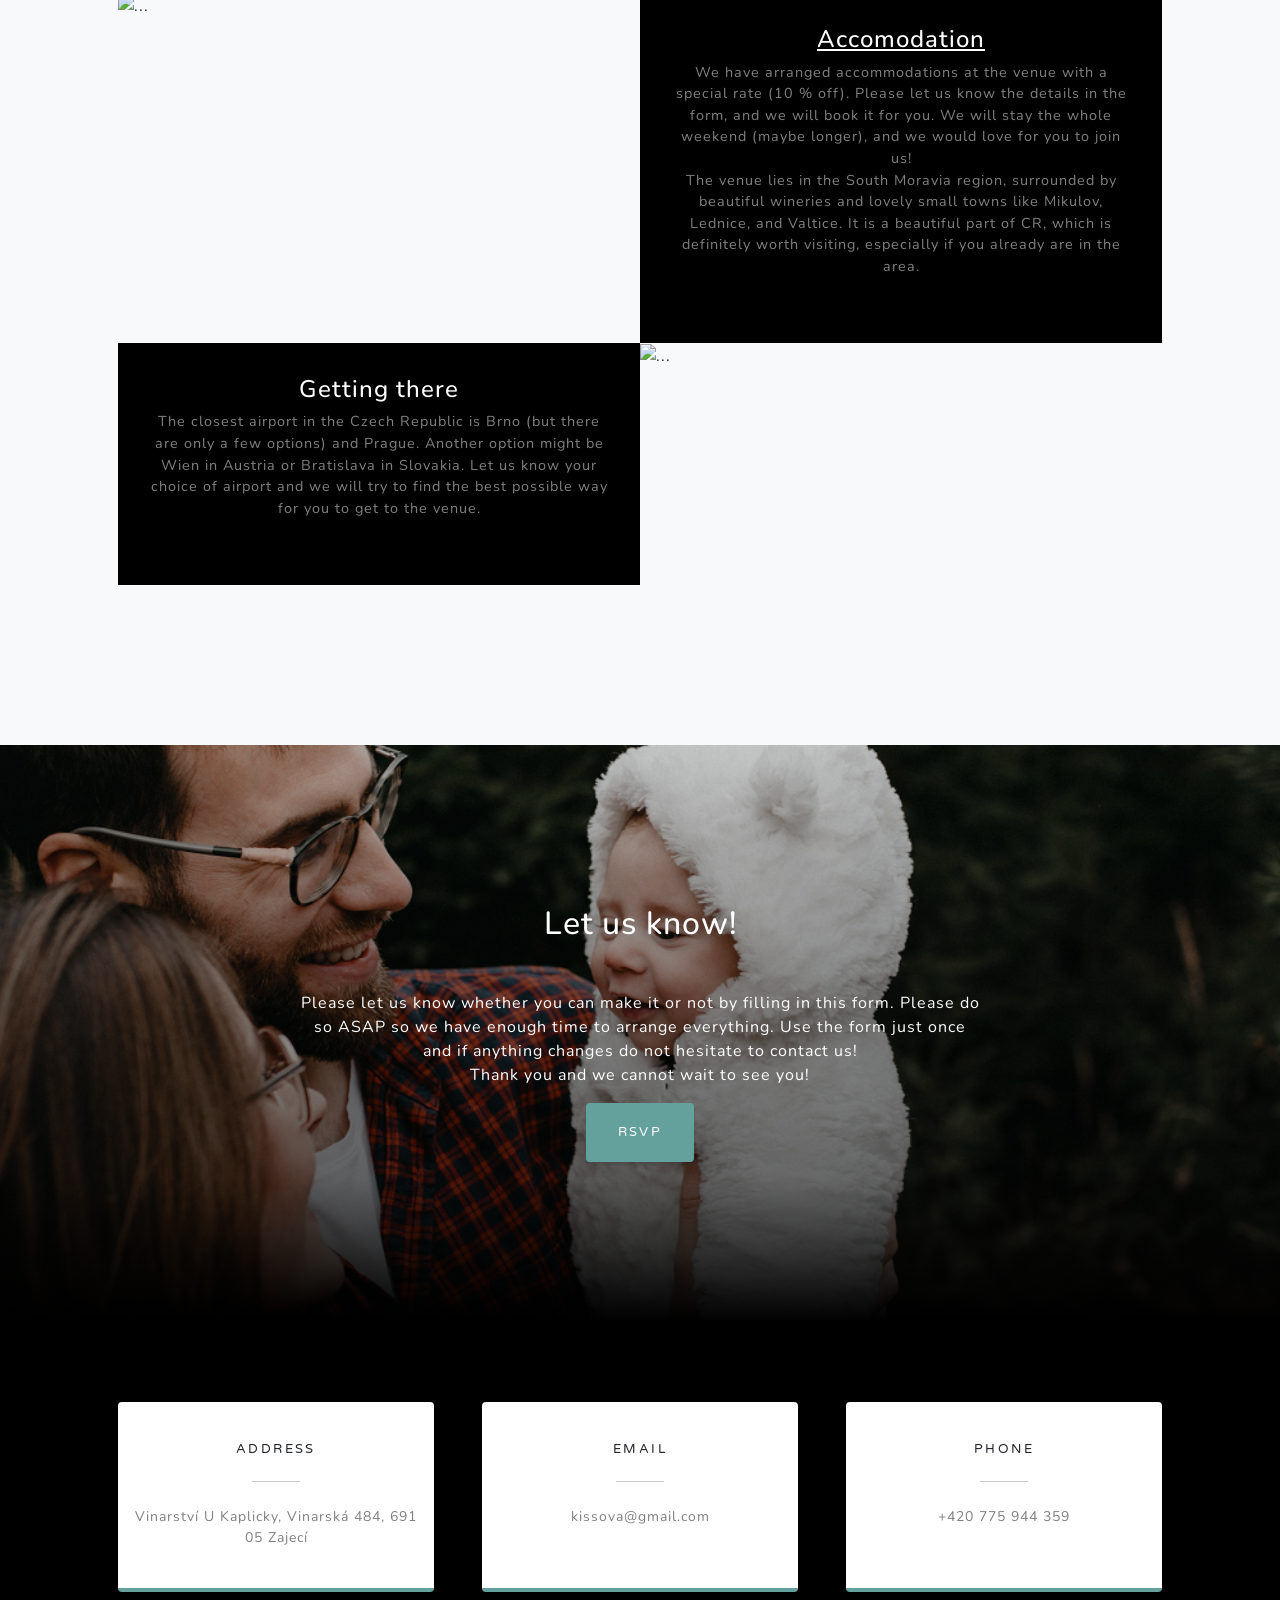
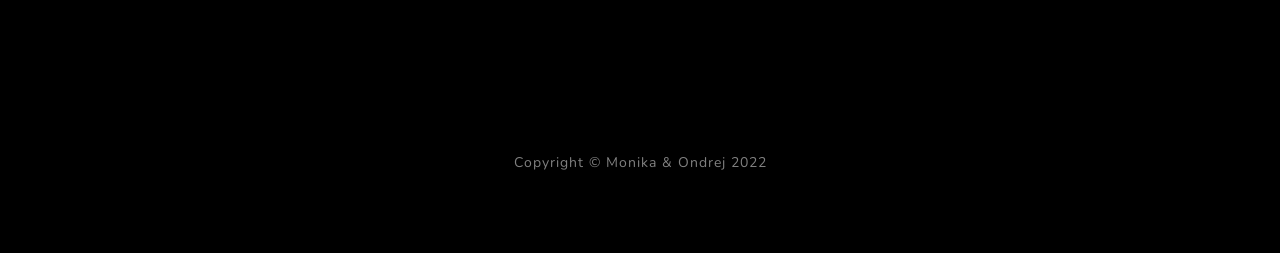
==== commit 7e145bad: "Update index.html" ====
--- a/index.html
+++ b/index.html
@@ -96,7 +96,7 @@
         </div>
         <!-- Project One Row-->
         <div class="row gx-0 mb-5 mb-lg-0 justify-content-center">
-            <div class="col-lg-6"><img class="img-fluid" src="assets/img/demo-image-01.jpg" alt="..." /></div>
+            <div class="col-lg-6"><img class="img-fluid" src="assets/img/demo-image-04.jpg" alt="..." /></div>
             <div class="col-lg-6" id="ubytovani">
                 <div class="bg-black text-center h-100 project">
                     <div class="d-flex h-100">
@@ -111,7 +111,7 @@
         </div>
         <!-- Project Two Row-->
         <div class="row gx-0 justify-content-center">
-            <div class="col-lg-6"><img class="img-fluid" src="assets/img/demo-image-02.jpg" alt="..." /></div>
+            <div class="col-lg-6"><img class="img-fluid" src="assets/img/demo-image-03.jpg" alt="..." /></div>
             <div class="col-lg-6 order-lg-first">
                 <div class="bg-black text-center h-100 project">
                     <div class="d-flex h-100" id="doprava">
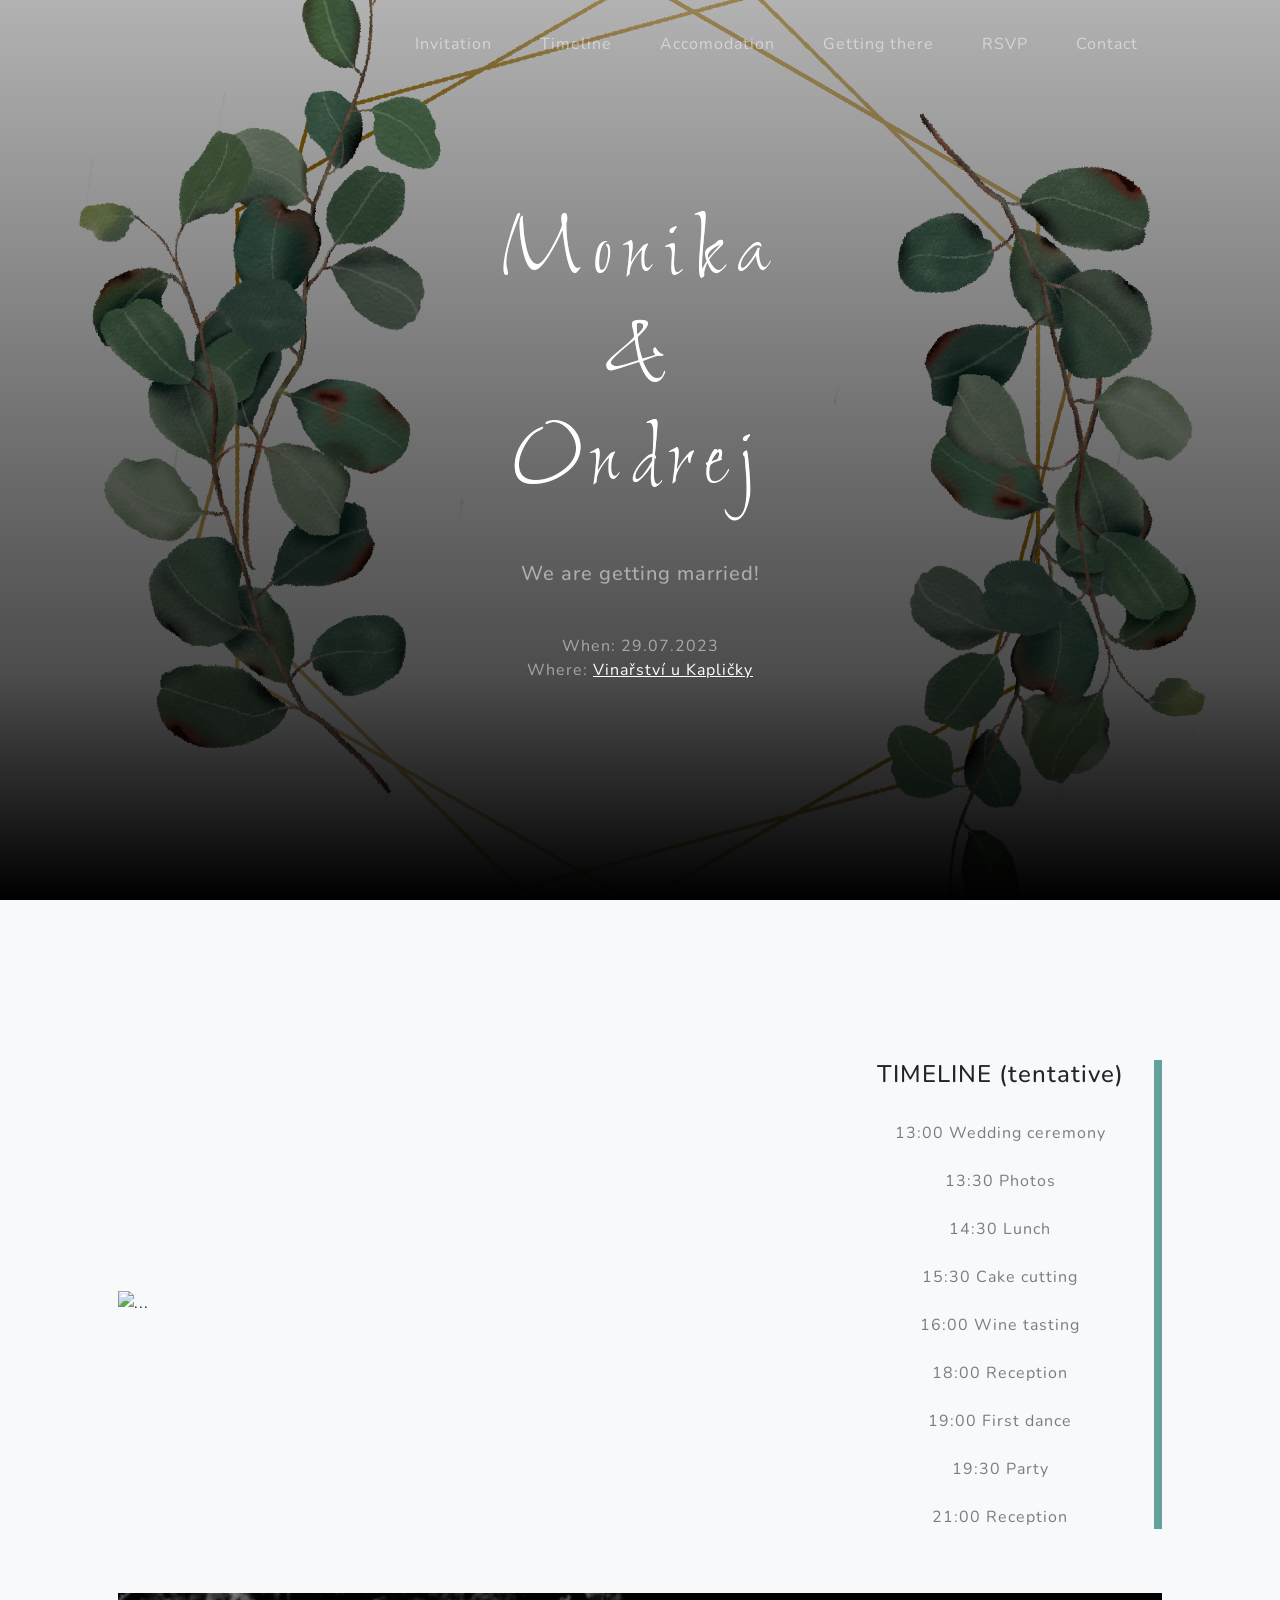
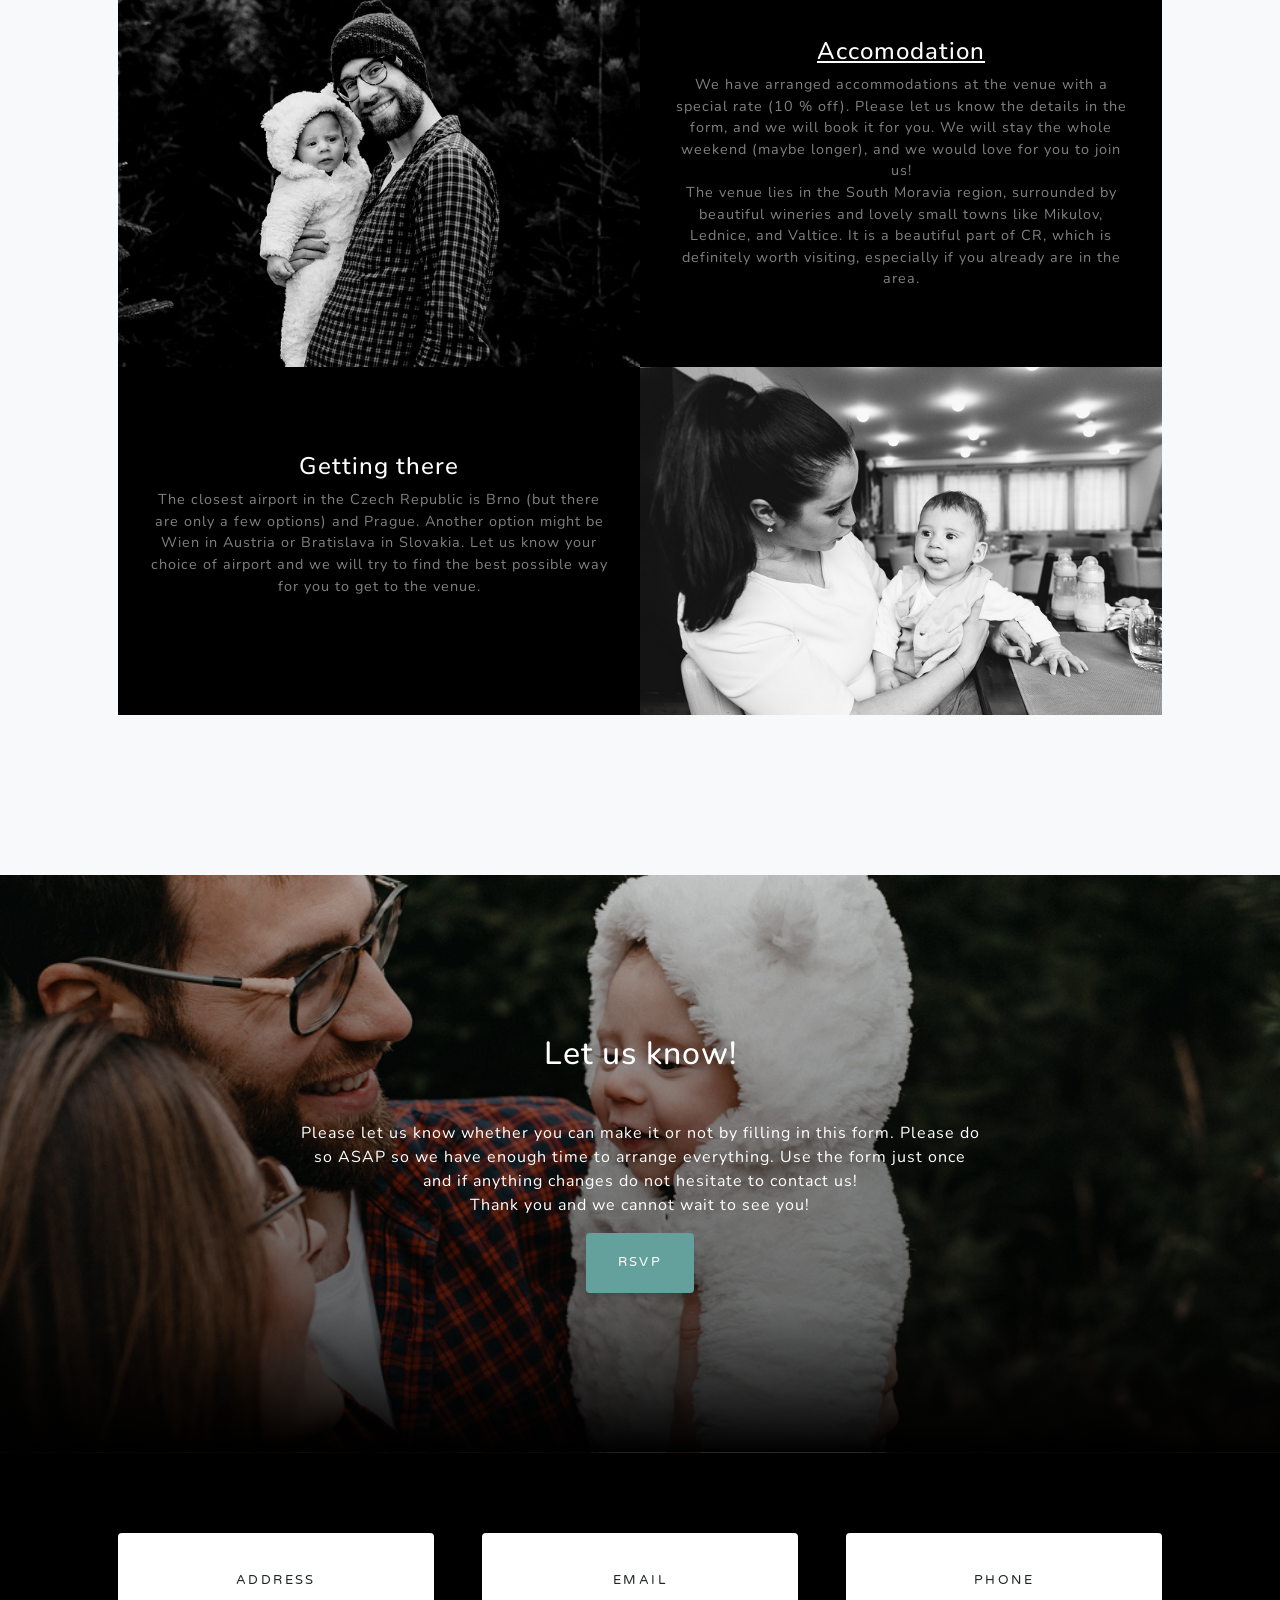
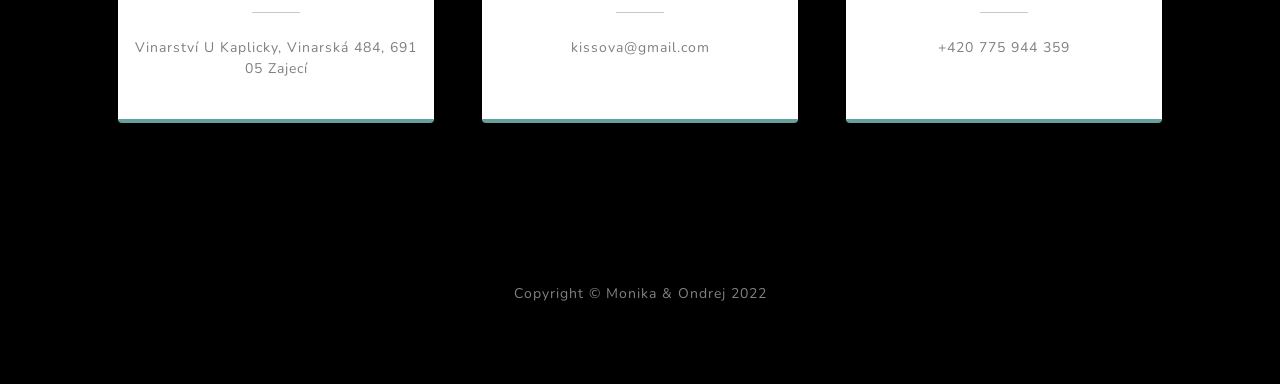
==== commit 616ac45d: "Update index.html" ====
--- a/index.html
+++ b/index.html
@@ -34,7 +34,7 @@
                 <li class="nav-item"><a class="nav-link" href="#ubytovani">Accomodation</a></li>
                 <li class="nav-item"><a class="nav-link" href="#doprava">Getting there</a></li>
                 <li class="nav-item"><a class="nav-link" href="#RSVP">RSVP</a></li>
-                <li class="nav-item"><a class="nav-link" href="#contact">Contakt</a></li>
+                <li class="nav-item"><a class="nav-link" href="#contact">Contact</a></li>
 
             </ul>
         </div>
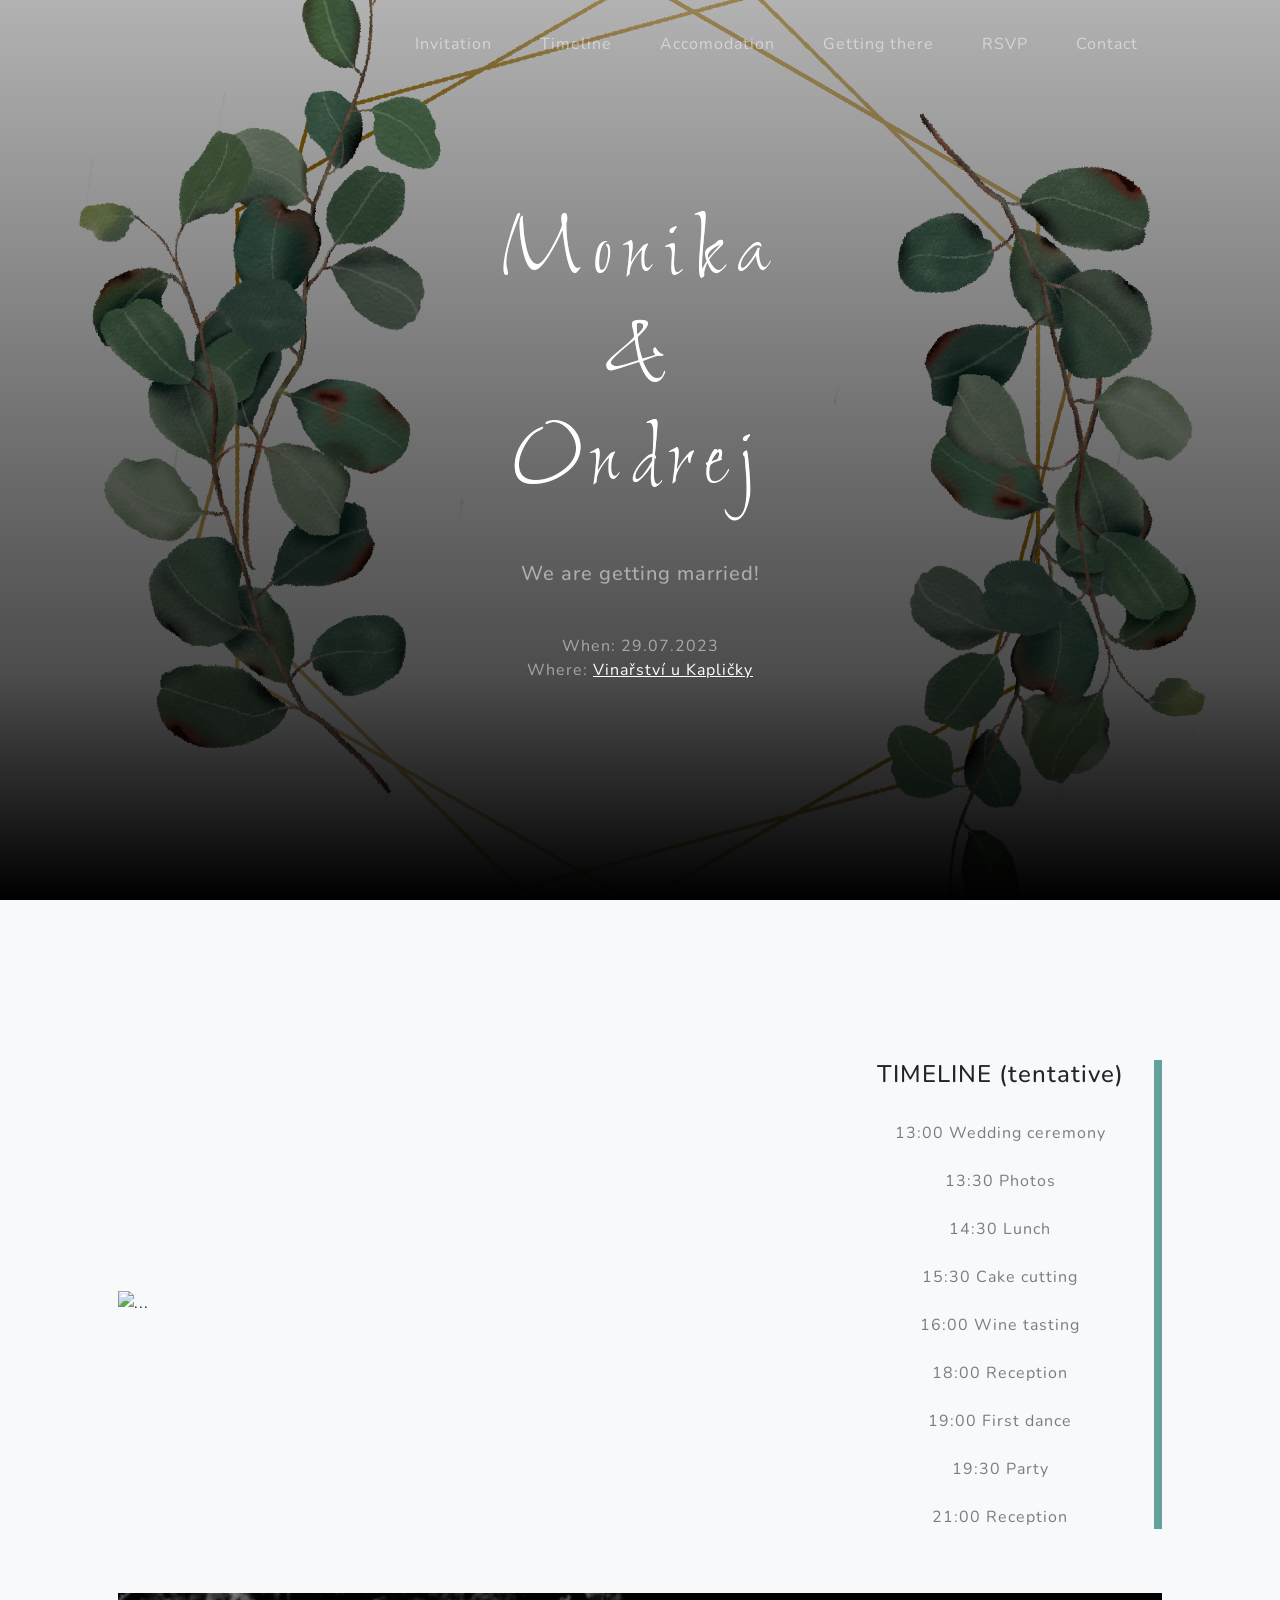
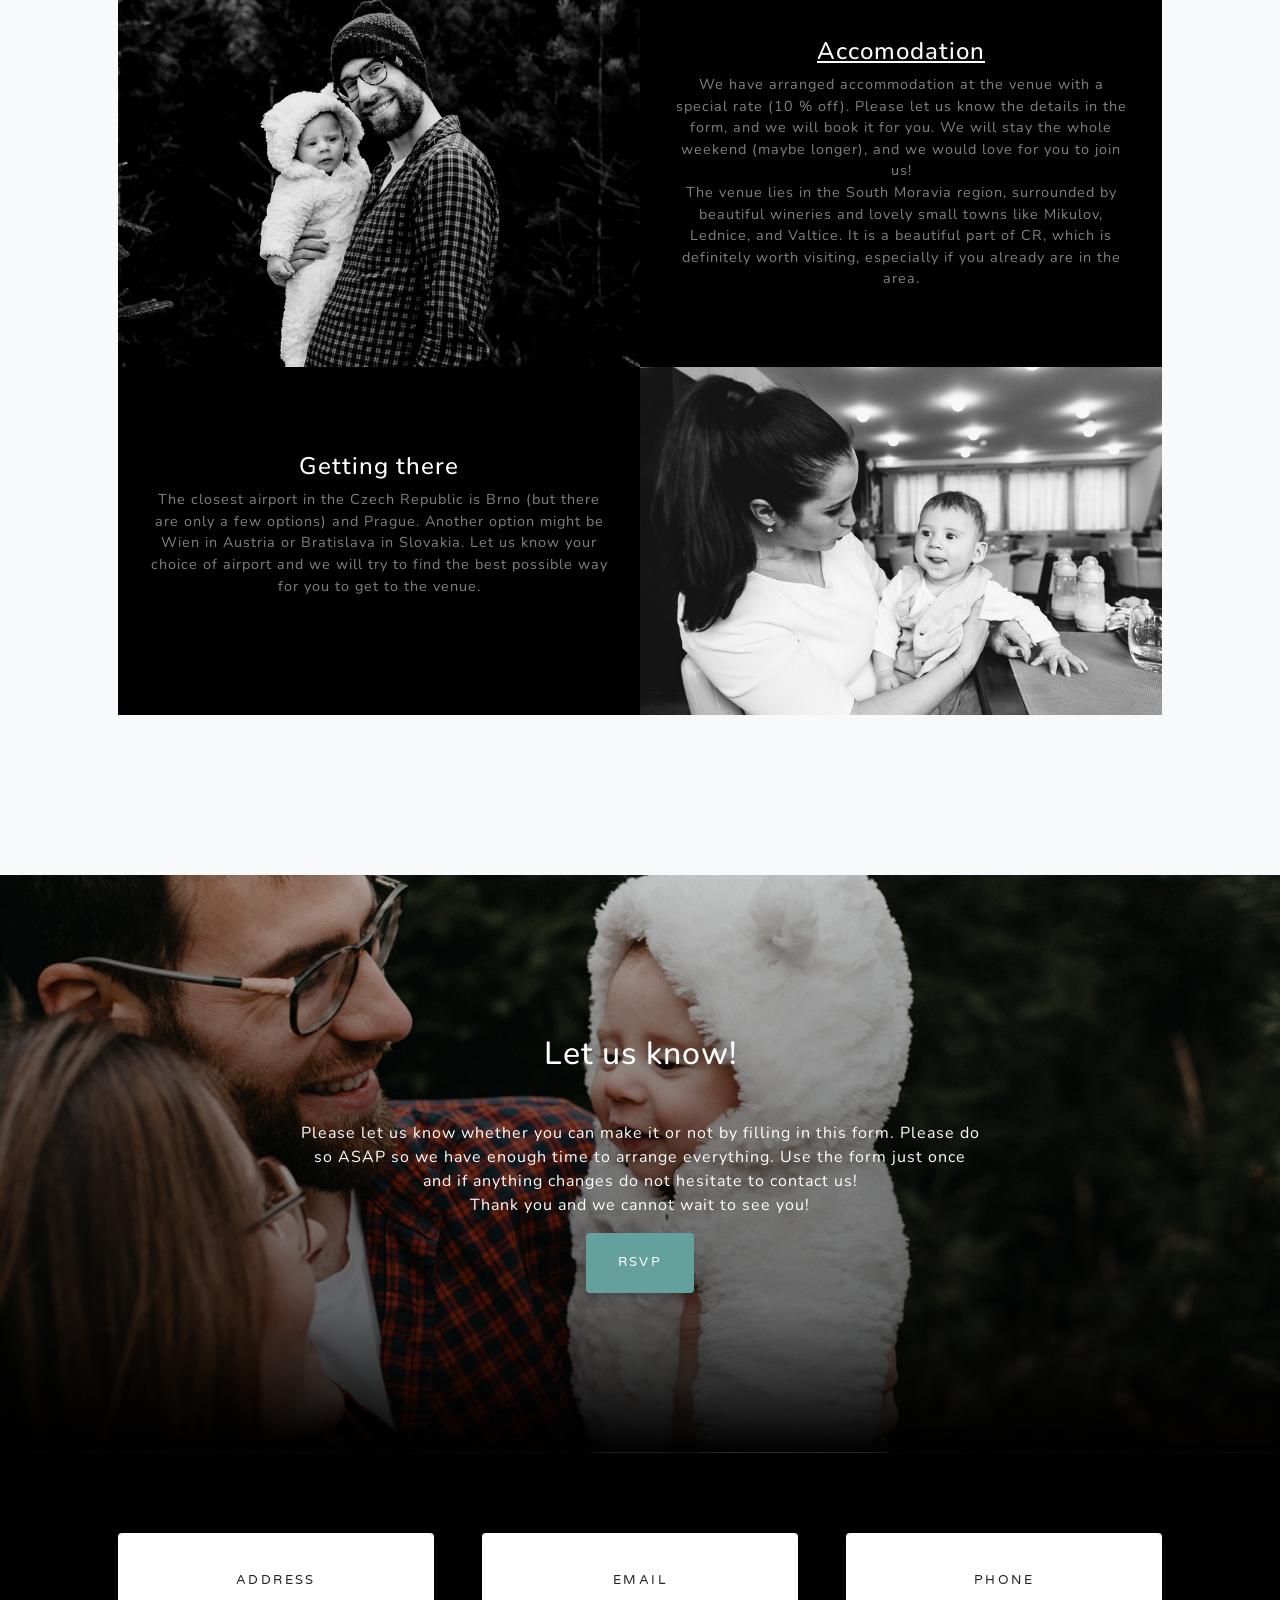
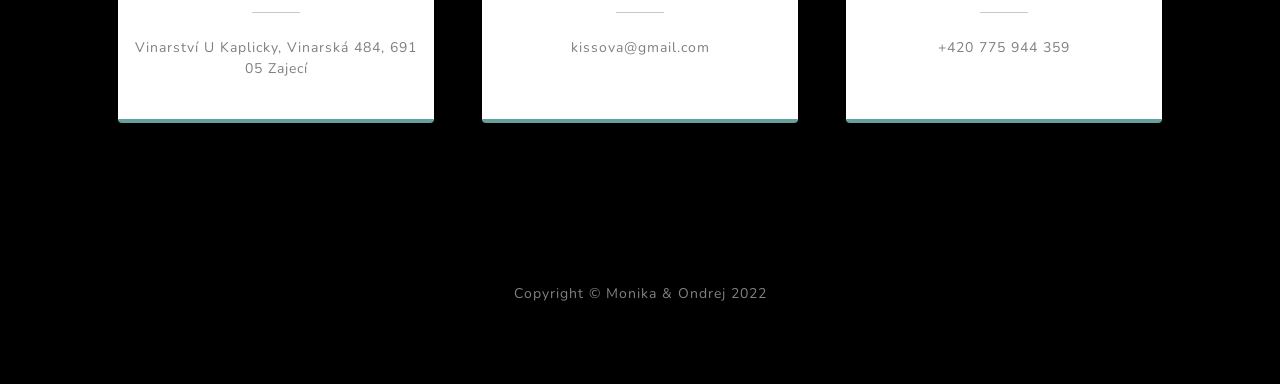
==== commit 11011371: "Update index.html" ====
--- a/index.html
+++ b/index.html
@@ -51,8 +51,7 @@
                 <h2 class="text-white-50 mx-auto mt-2 mb-5"></h2>
                 <h2 class="text-white-50 mx-auto mt-2 mb-5">We are getting married!</h2>
                 <p class="text-white-50">
-                                        When: 29.07.2023 <br> Where: <a href="https://vinarstviukaplicky.cz/en/homepage/ target="_blank" rel="noopener noreferrer"">Vinařství u Kapličky</a>
-
+                                        When: 29.07.2023 <br> Where: <a href="https://vinarstviukaplicky.cz/en/homepage/" target="_blank" rel="noopener noreferrer">Vinařství u Kapličky</a>
                 </p>
             </div>
 
@@ -102,7 +101,7 @@
                     <div class="d-flex h-100">
                         <div class="project-text w-100 my-auto text-center text-lg-left">
                             <h4 class="text-white"><a href="https://vinarstviukaplicky.cz/en/accommodation-vinarstvi-u-kaplicky/" target="_blank" rel="noopener noreferrer">Accomodation</a></h4>
-                            <p class="mb-0 text-white-50">We have arranged accommodations at the venue with a special rate (10 % off). Please let us know the details in the form, and we will book it for you. We will stay the whole weekend (maybe longer), and we would love for you to join us! <br>The venue lies in the South Moravia region, surrounded by beautiful wineries and lovely small towns like Mikulov, Lednice, and Valtice. It is a beautiful part of CR, which is definitely worth visiting, especially if you already are in the area.  </p>
+                            <p class="mb-0 text-white-50">We have arranged accommodation at the venue with a special rate (10 % off). Please let us know the details in the form, and we will book it for you. We will stay the whole weekend (maybe longer), and we would love for you to join us! <br>The venue lies in the South Moravia region, surrounded by beautiful wineries and lovely small towns like Mikulov, Lednice, and Valtice. It is a beautiful part of CR, which is definitely worth visiting, especially if you already are in the area.  </p>
                             <hr class="d-none d-lg-block mb-0 ms-0" />
                         </div>
                     </div>
